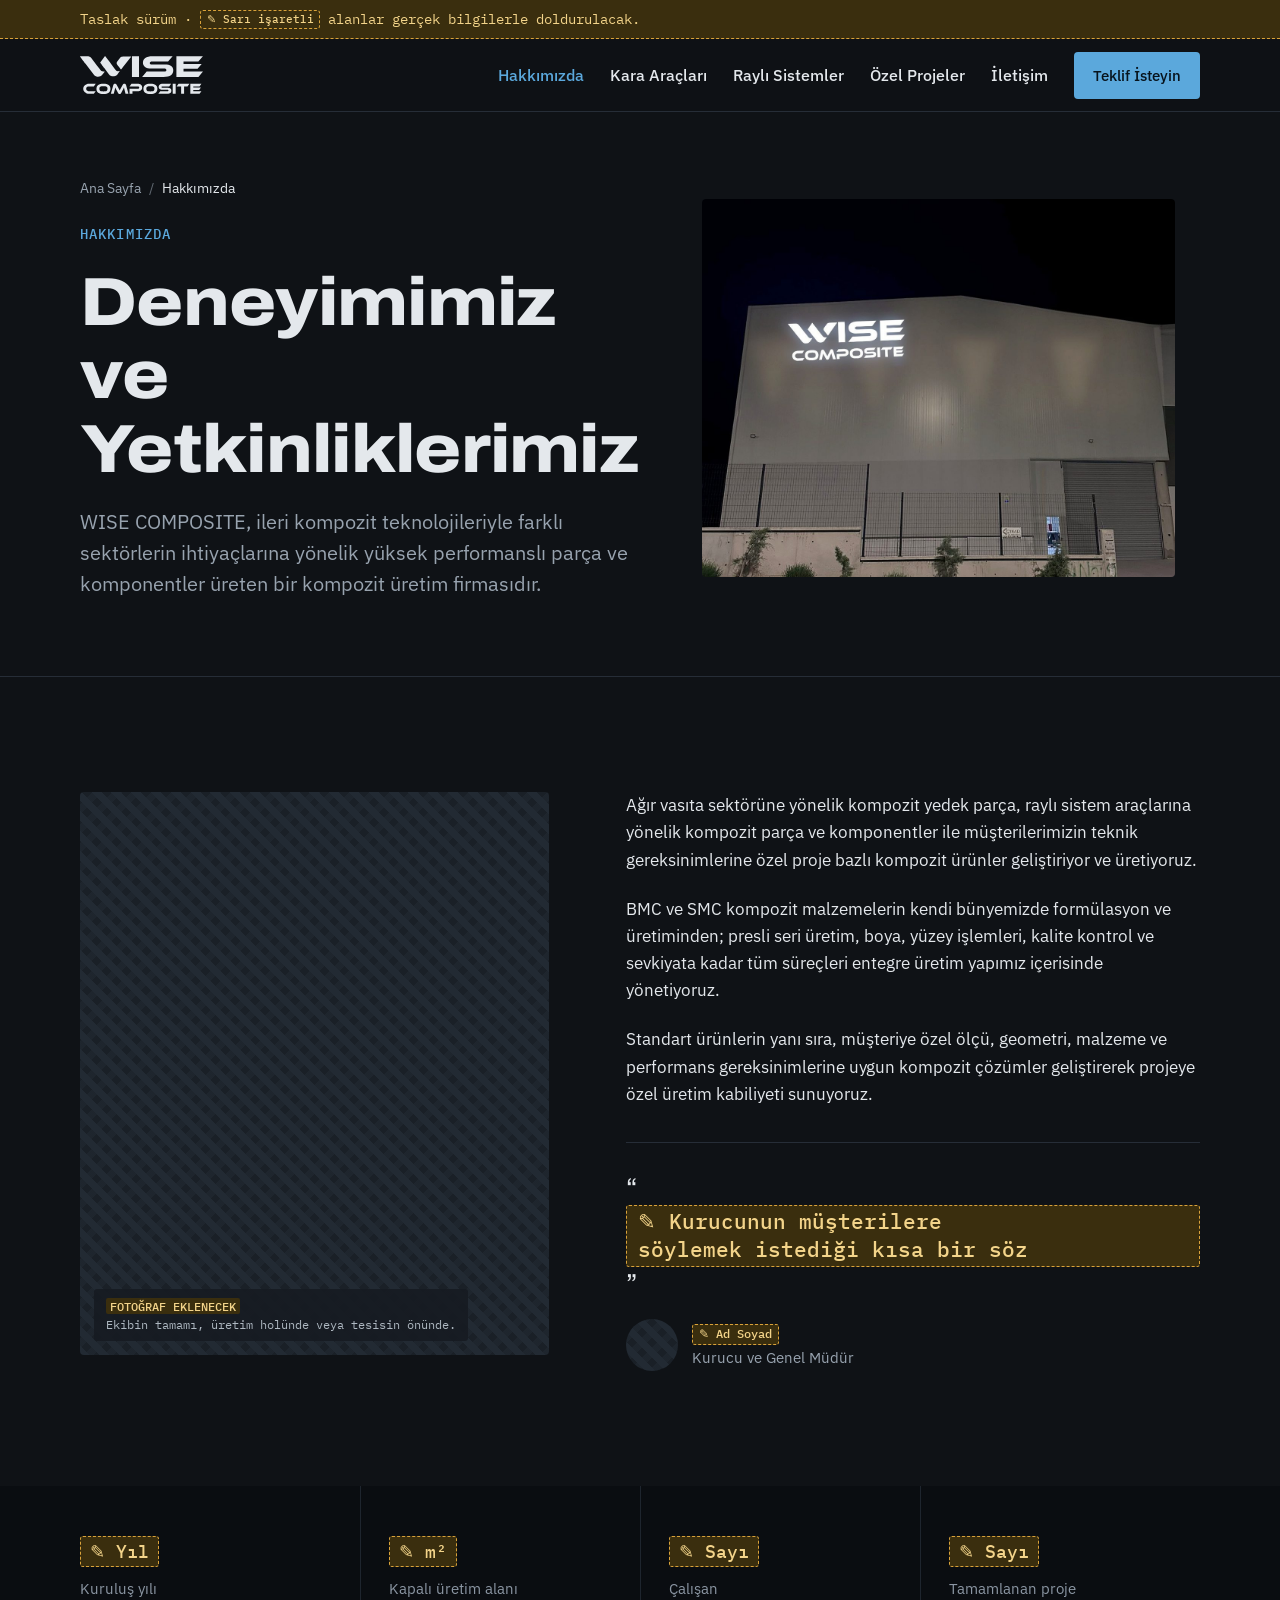
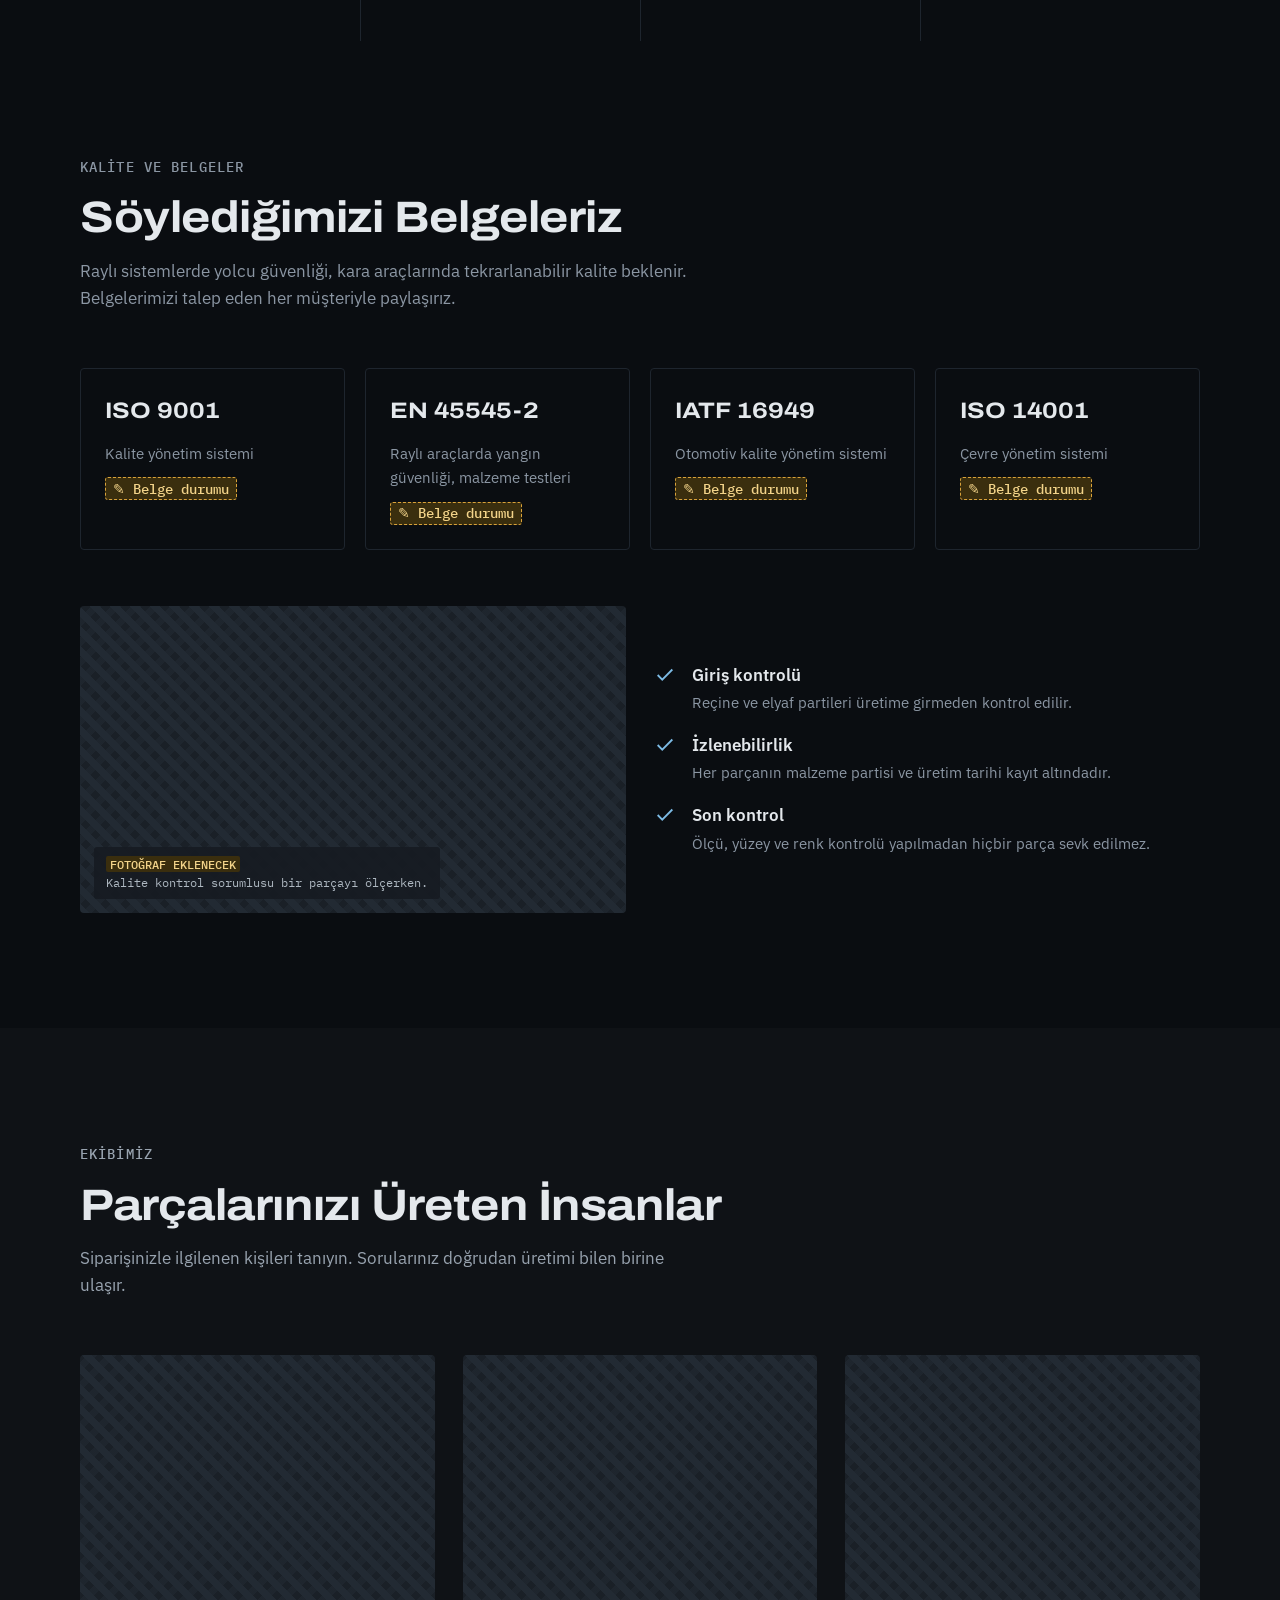
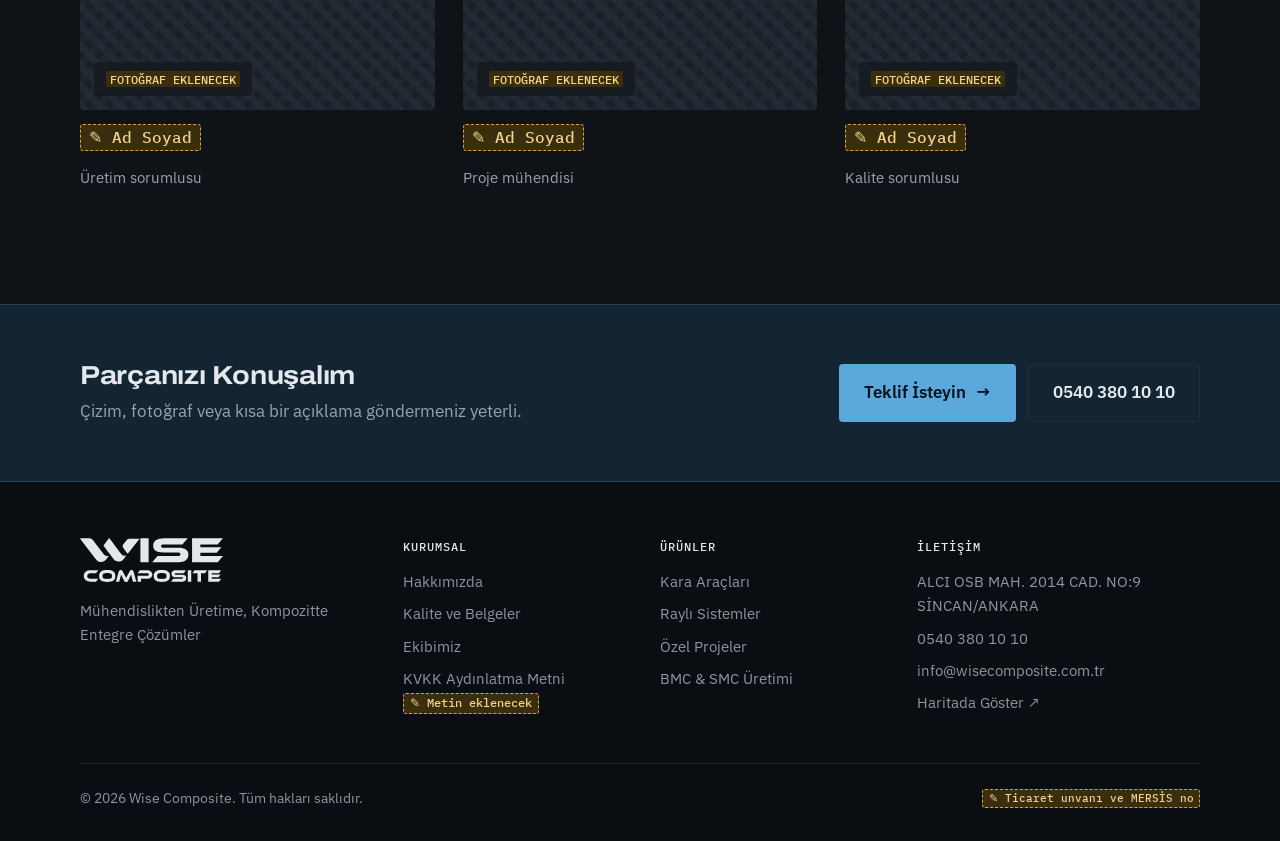
==== hakkimizda.html @ 91db1721 "Seperation of pages and addition of images" ====
<!doctype html>
<html lang="tr">
<head>
<meta charset="utf-8">
<meta name="viewport" content="width=device-width, initial-scale=1, viewport-fit=cover">
<title>Hakkımızda | Wise Composite</title>
<meta name="description" content="WISE COMPOSITE, ileri kompozit teknolojileriyle farklı sektörlerin ihtiyaçlarına yönelik yüksek performanslı parça ve komponentler üreten bir kompozit üretim firmasıdır.">
<meta name="theme-color" content="#0F1216">
<meta property="og:type" content="website">
<meta property="og:locale" content="tr_TR">
<meta property="og:site_name" content="Wise Composite">
<meta property="og:title" content="Hakkımızda | Wise Composite">
<meta property="og:description" content="WISE COMPOSITE, ileri kompozit teknolojileriyle farklı sektörlerin ihtiyaçlarına yönelik yüksek performanslı parça ve komponentler üreten bir kompozit üretim firmasıdır.">
<meta property="og:url" content="https://wisecomposite.duckdns.org/hakkimizda.html">
<meta property="og:image" content="https://wisecomposite.duckdns.org/assets/img/og-image.jpg">
<meta property="og:image:width" content="1200">
<meta property="og:image:height" content="630">
<meta name="twitter:card" content="summary_large_image">
<link rel="icon" href="assets/img/favicon.svg" type="image/svg+xml">
<link rel="preconnect" href="https://fonts.googleapis.com">
<link rel="preconnect" href="https://fonts.gstatic.com" crossorigin>
<link rel="stylesheet" href="https://fonts.googleapis.com/css2?family=Archivo:wdth,wght@62..125,400..800&family=IBM+Plex+Mono:wght@400;500&family=IBM+Plex+Sans:ital,wght@0,400;0,500;0,600;1,400&display=swap">
<link rel="stylesheet" href="assets/css/site.css">
</head>
<body>
<a class="skip-link" href="#icerik">İçeriğe geç</a>

<!-- TASLAK UYARISI: Site yayına alınmadan önce bu satırı silin. -->
<div class="draft-bar">
  <div class="wrap">Taslak sürüm · <span class="todo">Sarı işaretli</span> alanlar gerçek bilgilerle doldurulacak.</div>
</div>

<header class="site-header">
  <nav class="wrap nav" aria-label="Ana menü">
    <a class="brand" href="index.html" translate="no">
      <img src="assets/img/logo-white.svg" alt="Wise Composite ana sayfa" width="124" height="38">
    </a>
    <button class="nav-toggle" id="nav-toggle" aria-expanded="false" aria-controls="nav-links">Menü</button>
    <ul class="nav-links" id="nav-links">
      <li><a href="hakkimizda.html" aria-current="page">Hakkımızda</a></li>
      <li><a href="kara-araclari.html">Kara Araçları</a></li>
      <li><a href="rayli-sistemler.html">Raylı Sistemler</a></li>
      <li><a href="ozel-projeler.html">Özel Projeler</a></li>
      <li><a href="iletisim.html">İletişim</a></li>
      <li><a class="btn btn-primary" href="iletisim.html#teklif">Teklif İsteyin</a></li>
    </ul>
  </nav>
</header>

<main id="icerik">
  <section class="page-hero">
    <div class="wrap page-hero-grid">
      <div class="page-hero-copy">
        <nav aria-label="Konum">
          <ol class="breadcrumb">
            <li><a href="index.html">Ana Sayfa</a></li>
            <li><span aria-current="page">Hakkımızda</span></li>
          </ol>
        </nav>
        <p class="eyebrow">Hakkımızda</p>
        <h1>Deneyimimiz ve Yetkinliklerimiz</h1>
        <p class="lead"><span translate="no">WISE COMPOSITE</span>, ileri kompozit teknolojileriyle farklı sektörlerin ihtiyaçlarına yönelik yüksek performanslı parça ve komponentler üreten bir kompozit üretim firmasıdır.</p>
      </div>
      <div class="media"><img src="assets/img/fabrika.jpg" alt="Wise Composite üretim tesisi, gece ışıklı tabelasıyla" width="1246" height="1600" fetchpriority="high" style="object-position: 50% 72%"></div>
    </div>
  </section>

  <section class="section">
    <div class="wrap about-grid">
      <div class="photo about-photo" role="img" aria-label="Fotoğraf alanı: ekip">
        <p class="photo-cap"><b>FOTOĞRAF EKLENECEK</b><br>Ekibin tamamı, üretim holünde veya tesisin önünde.</p>
      </div>
      <div class="about-copy">
        <p>Ağır vasıta sektörüne yönelik kompozit yedek parça, raylı sistem araçlarına yönelik kompozit parça ve komponentler ile müşterilerimizin teknik gereksinimlerine özel proje bazlı kompozit ürünler geliştiriyor ve üretiyoruz.</p>
        <p>BMC ve SMC kompozit malzemelerin kendi bünyemizde formülasyon ve üretiminden; presli seri üretim, boya, yüzey işlemleri, kalite kontrol ve sevkiyata kadar tüm süreçleri entegre üretim yapımız içerisinde yönetiyoruz.</p>
        <p>Standart ürünlerin yanı sıra, müşteriye özel ölçü, geometri, malzeme ve performans gereksinimlerine uygun kompozit çözümler geliştirerek projeye özel üretim kabiliyeti sunuyoruz.</p>

        <figure class="quote">
          <blockquote>“<span class="todo">Kurucunun müşterilere söylemek istediği kısa bir söz</span>”</blockquote>
          <figcaption>
            <div class="photo avatar" role="img" aria-label="Kurucu fotoğrafı alanı"></div>
            <div><strong><span class="todo">Ad Soyad</span></strong>Kurucu ve Genel Müdür</div>
          </figcaption>
        </figure>
      </div>
    </div>
  </section>

  <section class="figures" aria-label="Rakamlarla Wise Composite">
    <div class="wrap figures-grid">
      <div class="figure">
        <div class="figure-num"><span class="todo">Yıl</span></div>
        <div class="figure-label">Kuruluş yılı</div>
      </div>
      <div class="figure">
        <div class="figure-num"><span class="todo">m²</span></div>
        <div class="figure-label">Kapalı üretim alanı</div>
      </div>
      <div class="figure">
        <div class="figure-num"><span class="todo">Sayı</span></div>
        <div class="figure-label">Çalışan</div>
      </div>
      <div class="figure">
        <div class="figure-num"><span class="todo">Sayı</span></div>
        <div class="figure-label">Tamamlanan proje</div>
      </div>
    </div>
  </section>

  <section class="section quality" id="kalite">
    <div class="wrap">
      <div class="section-head">
        <p class="eyebrow">Kalite ve belgeler</p>
        <h2>Söylediğimizi Belgeleriz</h2>
        <p>Raylı sistemlerde yolcu güvenliği, kara araçlarında tekrarlanabilir kalite beklenir. Belgelerimizi talep eden her müşteriyle paylaşırız.</p>
      </div>

      <!-- Sahip olunmayan belgeleri silin, olanların numarasını girin. -->
      <div class="cert-grid">
        <div class="cert">
          <div class="cert-code">ISO&nbsp;9001</div>
          <p>Kalite yönetim sistemi</p>
          <span class="todo">Belge durumu</span>
        </div>
        <div class="cert">
          <div class="cert-code">EN&nbsp;45545&#8209;2</div>
          <p>Raylı araçlarda yangın güvenliği, malzeme testleri</p>
          <span class="todo">Belge durumu</span>
        </div>
        <div class="cert">
          <div class="cert-code">IATF&nbsp;16949</div>
          <p>Otomotiv kalite yönetim sistemi</p>
          <span class="todo">Belge durumu</span>
        </div>
        <div class="cert">
          <div class="cert-code">ISO&nbsp;14001</div>
          <p>Çevre yönetim sistemi</p>
          <span class="todo">Belge durumu</span>
        </div>
      </div>

      <div class="quality-row">
        <div class="photo" role="img" aria-label="Fotoğraf alanı: kalite kontrol">
          <p class="photo-cap"><b>FOTOĞRAF EKLENECEK</b><br>Kalite kontrol sorumlusu bir parçayı ölçerken.</p>
        </div>
        <ul class="checks">
          <li><svg viewBox="0 0 24 24" fill="none" stroke="currentColor" stroke-width="2" aria-hidden="true"><path d="M20 6L9 17l-5-5"/></svg><div><strong>Giriş kontrolü</strong><span>Reçine ve elyaf partileri üretime girmeden kontrol edilir.</span></div></li>
          <li><svg viewBox="0 0 24 24" fill="none" stroke="currentColor" stroke-width="2" aria-hidden="true"><path d="M20 6L9 17l-5-5"/></svg><div><strong>İzlenebilirlik</strong><span>Her parçanın malzeme partisi ve üretim tarihi kayıt altındadır.</span></div></li>
          <li><svg viewBox="0 0 24 24" fill="none" stroke="currentColor" stroke-width="2" aria-hidden="true"><path d="M20 6L9 17l-5-5"/></svg><div><strong>Son kontrol</strong><span>Ölçü, yüzey ve renk kontrolü yapılmadan hiçbir parça sevk edilmez.</span></div></li>
        </ul>
      </div>
    </div>
  </section>

  <section class="section" id="ekip">
    <div class="wrap">
      <div class="section-head">
        <p class="eyebrow">Ekibimiz</p>
        <h2>Parçalarınızı Üreten İnsanlar</h2>
        <p>Siparişinizle ilgilenen kişileri tanıyın. Sorularınız doğrudan üretimi bilen birine ulaşır.</p>
      </div>
      <div class="team-grid">
        <div class="member">
          <div class="photo" role="img" aria-label="Fotoğraf alanı: üretim sorumlusu">
            <p class="photo-cap"><b>FOTOĞRAF EKLENECEK</b></p>
          </div>
          <h3><span class="todo">Ad Soyad</span></h3>
          <p class="member-role">Üretim sorumlusu</p>
        </div>
        <div class="member">
          <div class="photo" role="img" aria-label="Fotoğraf alanı: proje mühendisi">
            <p class="photo-cap"><b>FOTOĞRAF EKLENECEK</b></p>
          </div>
          <h3><span class="todo">Ad Soyad</span></h3>
          <p class="member-role">Proje mühendisi</p>
        </div>
        <div class="member">
          <div class="photo" role="img" aria-label="Fotoğraf alanı: kalite sorumlusu">
            <p class="photo-cap"><b>FOTOĞRAF EKLENECEK</b></p>
          </div>
          <h3><span class="todo">Ad Soyad</span></h3>
          <p class="member-role">Kalite sorumlusu</p>
        </div>
      </div>
    </div>
  </section>

  <section class="cta-band" aria-label="Teklif">
    <div class="wrap cta-inner">
      <div>
        <h2>Parçanızı Konuşalım</h2>
        <p>Çizim, fotoğraf veya kısa bir açıklama göndermeniz yeterli.</p>
      </div>
      <div class="cta-actions">
        <a class="btn btn-primary" href="iletisim.html#teklif">Teklif İsteyin <span class="arrow" aria-hidden="true">→</span></a>
        <a class="btn btn-ghost" href="tel:+905403801010">0540 380 10 10</a>
      </div>
    </div>
  </section>

</main>

<footer class="site-footer">
  <div class="wrap">
    <div class="footer-grid">
      <div class="footer-about">
        <a href="index.html" translate="no"><img src="assets/img/logo-white.svg" alt="Wise Composite ana sayfa" width="143" height="44"></a>
        <p>Mühendislikten Üretime, Kompozitte Entegre Çözümler</p>
      </div>
      <div>
        <h2>Kurumsal</h2>
        <ul>
          <li><a href="hakkimizda.html">Hakkımızda</a></li>
          <li><a href="hakkimizda.html#kalite">Kalite ve Belgeler</a></li>
          <li><a href="hakkimizda.html#ekip">Ekibimiz</a></li>
          <li><a href="#kvkk" id="kvkk">KVKK Aydınlatma Metni</a> <span class="todo">Metin eklenecek</span></li>
        </ul>
      </div>
      <div>
        <h2>Ürünler</h2>
        <ul>
          <li><a href="kara-araclari.html">Kara Araçları</a></li>
          <li><a href="rayli-sistemler.html">Raylı Sistemler</a></li>
          <li><a href="ozel-projeler.html">Özel Projeler</a></li>
          <li><a href="index.html#faaliyet">BMC &amp; SMC Üretimi</a></li>
        </ul>
      </div>
      <div class="footer-contact">
        <h2>İletişim</h2>
        <address>
          <span>ALCI OSB MAH. 2014 CAD. NO:9<br>SİNCAN/ANKARA</span>
          <a href="tel:+905403801010">0540 380 10 10</a>
          <a href="mailto:info@wisecomposite.com.tr">info@wisecomposite.com.tr</a>
          <a href="https://www.google.com/maps/search/?api=1&query=ALCI%20OSB%20MAH.%202014%20CAD.%20NO%3A9%20S%C4%B0NCAN/ANKARA" target="_blank" rel="noopener">Haritada Göster ↗</a>
        </address>
      </div>
    </div>
    <div class="footer-bottom">
      <span>© <span id="year">2026</span> <span translate="no">Wise Composite</span>. Tüm hakları saklıdır.</span>
      <span><span class="todo">Ticaret unvanı ve MERSİS no</span></span>
    </div>
  </div>
</footer>

<script src="assets/js/site.js"></script>
</body>
</html>
---- assets/css/site.css ----
/* ============================================================
   WISE COMPOSITE · ortak stil dosyası (tüm sayfalar)
   Sarı "DOLDURULACAK" işaretleri (.todo) yalnızca taslak içindir.
   Gerçek bilgiler girildikçe bu işaretler kaldırılacak.
   ============================================================ */
:root {
  color-scheme: dark;
  /* Koyu, göz yormayan palet: grafit zemin, katmanlı paneller, yumuşak metin */
  --bg: #0F1216;
  --surface: #161B22;
  --ink: #E4E8EC;
  --muted: #98A3AF;
  --line: #262D37;
  --accent: #5BA8DC;
  --accent-hover: #7DBBE5;
  --accent-ink: #07131C;
  --accent-soft: #132433;
  --deep: #0A0D11;
  --deep-ink: #E4E8EC;
  --deep-muted: #8B96A3;
  --deep-line: #1E252E;
  --weave-a: #1A2027;
  --weave-b: #222A33;
  --weave-ink: #AEB8C1;
  --todo-bg: #3A2E0E;
  --todo-line: #D9A23A;
  --todo-ink: #F3D48A;

  --f-display: "Archivo", "Arial Narrow", "Helvetica Neue", Arial, sans-serif;
  --f-body: "IBM Plex Sans", "Segoe UI", Roboto, "Helvetica Neue", Arial, sans-serif;
  --f-mono: "IBM Plex Mono", ui-monospace, "SFMono-Regular", Menlo, Consolas, monospace;

  --step--1: 0.875rem;
  --step-0: 1.0625rem;
  --step-1: 1.25rem;
  --step-2: 1.625rem;
  --step-3: clamp(1.9rem, 1.4rem + 2vw, 2.75rem);
  --step-4: clamp(2.1rem, 1.4rem + 3.8vw, 4.25rem);

  --gutter: clamp(16px, 4vw, 40px);
  --radius: 4px;
}

/* ---------- Temel ---------- */
*, *::before, *::after { box-sizing: border-box; }
html { scroll-behavior: smooth; scroll-padding-top: 88px; touch-action: manipulation; -webkit-tap-highlight-color: transparent; }
@media (prefers-reduced-motion: reduce) {
  html { scroll-behavior: auto; }
  *, *::before, *::after { transition: none !important; }
}
body {
  margin: 0;
  background: var(--bg);
  color: var(--ink);
  font-family: var(--f-body);
  font-size: var(--step-0);
  line-height: 1.6;
  -webkit-font-smoothing: antialiased;
}
img { max-width: 100%; display: block; }
a { color: var(--accent); }
:focus-visible { outline: 3px solid var(--accent); outline-offset: 3px; }
h1, h2, h3 {
  font-family: var(--f-display);
  font-stretch: 112%;
  font-weight: 700;
  line-height: 1.08;
  letter-spacing: -0.01em;
  margin: 0;
  text-wrap: balance;
  overflow-wrap: break-word;
}
h1 { font-size: var(--step-4); font-weight: 800; }
h2 { font-size: var(--step-3); }
h3 { font-size: var(--step-1); line-height: 1.25; }
p { margin: 0; }
.wrap { max-width: 1200px; margin-inline: auto; padding-inline: var(--gutter); }
.eyebrow {
  font-family: var(--f-mono);
  font-size: var(--step--1);
  font-weight: 500;
  letter-spacing: 0.08em;
  text-transform: uppercase;
  color: var(--accent);
}
.lead { font-size: var(--step-1); color: var(--muted); max-width: 60ch; line-height: 1.55; }
.section { padding-block: clamp(64px, 9vw, 120px); }
.section-head { display: grid; gap: 16px; max-width: 720px; margin-bottom: clamp(36px, 5vw, 56px); }
.section-head p { color: var(--muted); max-width: 62ch; }
.section-head-row { display: flex; flex-wrap: wrap; align-items: end; justify-content: space-between; gap: 16px 32px; margin-bottom: clamp(36px, 5vw, 56px); }
.section-head-row .section-head { margin-bottom: 0; }
.prose { display: grid; gap: 20px; }
.prose p { max-width: 64ch; }
.skip-link {
  position: absolute; left: 16px; top: -100px; z-index: 50;
  background: var(--accent); color: var(--accent-ink); font-weight: 600;
  padding: 10px 16px; border-radius: var(--radius); text-decoration: none;
}
.skip-link:focus { top: 12px; }

/* ---------- DOLDURULACAK işareti ---------- */
.todo {
  display: inline-block;
  font-family: var(--f-mono);
  font-size: 0.8em;
  font-weight: 500;
  letter-spacing: 0;
  line-height: 1.35;
  padding: 0.1em 0.5em;
  background: var(--todo-bg);
  color: var(--todo-ink);
  border: 1px dashed var(--todo-line);
  border-radius: 3px;
  vertical-align: 0.08em;
  text-transform: none;
  font-stretch: 100%;
}
.todo::before { content: "✎ "; }
.draft-bar {
  background: var(--todo-bg);
  color: var(--todo-ink);
  border-bottom: 1px dashed var(--todo-line);
  font-family: var(--f-mono);
  font-size: var(--step--1);
  padding-block: 8px;
}

/* ---------- Butonlar ---------- */
.btn {
  display: inline-flex; align-items: center; gap: 10px;
  font-family: var(--f-body); font-weight: 600; font-size: var(--step-0);
  padding: 14px 24px; border-radius: var(--radius);
  text-decoration: none; border: 1.5px solid transparent;
  cursor: pointer; transition: background .15s, color .15s, border-color .15s;
}
.btn-primary { background: var(--accent); color: var(--accent-ink); }
.btn-primary:hover { background: var(--accent-hover); }
.btn-ghost { border-color: var(--line); color: var(--ink); background: transparent; }
.btn-ghost:hover { border-color: var(--ink); }
.btn .arrow { transition: transform .15s; }
.btn:hover .arrow { transform: translateX(3px); }
.text-link { color: var(--accent); font-weight: 600; text-decoration: none; display: inline-flex; gap: 8px; align-items: center; }
.text-link:hover { color: var(--accent-hover); text-decoration: underline; text-underline-offset: 4px; }

/* ---------- Üst menü ---------- */
.site-header {
  position: sticky; top: env(safe-area-inset-top, 0px); z-index: 20;
  background: color-mix(in srgb, var(--bg) 92%, transparent);
  backdrop-filter: saturate(1.4) blur(10px);
  -webkit-backdrop-filter: saturate(1.4) blur(10px);
  border-bottom: 1px solid var(--line);
}
.nav { display: flex; align-items: center; justify-content: space-between; gap: 24px; min-height: 72px; }
.brand { display: inline-flex; align-items: center; text-decoration: none; flex: none; }
.brand img { height: 38px; width: auto; }
.nav-links { display: flex; align-items: center; gap: 26px; list-style: none; margin: 0; padding: 0; }
.nav-links a { color: var(--ink); text-decoration: none; font-weight: 500; font-size: 0.97rem; }
.nav-links a:hover { color: var(--accent); }
.nav-links a[aria-current="page"] { color: var(--accent); }
.nav-links .btn { padding: 10px 18px; font-size: 0.95rem; color: var(--accent-ink); }
.nav-toggle {
  display: none; background: none; border: 1.5px solid var(--line); border-radius: var(--radius);
  color: var(--ink); font: 600 0.95rem var(--f-body); padding: 8px 14px; cursor: pointer;
  transition: border-color .15s;
}
.nav-toggle:hover { border-color: var(--ink); }
@media (max-width: 1080px) {
  .nav-toggle { display: inline-block; }
  .nav-links {
    display: none; position: absolute; left: 0; right: 0; top: 100%;
    flex-direction: column; align-items: stretch; gap: 0;
    background: var(--bg); border-bottom: 1px solid var(--line);
    padding: 8px var(--gutter) 20px;
  }
  .nav-links.open { display: flex; }
  .nav-links li a:not(.btn) { display: block; padding: 14px 0; border-bottom: 1px solid var(--line); }
  .nav-links .btn { margin-top: 16px; justify-content: center; }
}

/* ---------- Görseller ---------- */
/* Fotoğrafı henüz olmayan alanlar: kompozit dokuma deseni */
.photo {
  position: relative;
  background-color: var(--weave-a);
  background-image:
    repeating-linear-gradient(45deg, var(--weave-b) 0 7px, transparent 7px 14px),
    repeating-linear-gradient(-45deg, color-mix(in srgb, var(--weave-b) 55%, transparent) 0 7px, transparent 7px 14px);
  border-radius: var(--radius);
  overflow: hidden;
  display: flex; align-items: flex-end;
  max-width: 100%;
}
.photo-cap {
  margin: 14px; padding: 8px 12px;
  background: color-mix(in srgb, var(--surface) 88%, transparent);
  color: var(--weave-ink);
  font-family: var(--f-mono); font-size: 0.78rem; line-height: 1.45;
  border-radius: 3px; max-width: calc(100% - 28px);
}
.photo-cap b { color: var(--todo-ink); background: var(--todo-bg); font-weight: 500; padding: 0 4px; border-radius: 2px; }
/* Gerçek fotoğraflar */
.media { position: relative; overflow: hidden; border-radius: var(--radius); background: var(--surface); max-width: 100%; }
.media img { width: 100%; height: 100%; object-fit: cover; }
.media.on-white { background: #FFFFFF; }
.media.on-white img { object-fit: contain; }

/* ---------- Giriş (hero) ---------- */
.hero { padding-block: clamp(40px, 6vw, 88px) clamp(56px, 7vw, 96px); }
.hero-grid { display: grid; grid-template-columns: 1.08fr 0.92fr; gap: clamp(32px, 5vw, 72px); align-items: center; }
.hero-copy { display: grid; gap: 24px; }
.hero h1 em { font-style: normal; color: var(--accent); }
.hero-actions { display: flex; flex-wrap: wrap; gap: 12px; margin-top: 8px; }
.hero-sectors { list-style: none; margin: 16px 0 0; padding: 0; display: grid; grid-template-columns: repeat(3, 1fr); border-top: 1px solid var(--line); }
.hero-sectors li + li { border-left: 1px solid var(--line); }
.hero-sectors a { display: grid; gap: 6px; padding: 20px 16px 4px; height: 100%; text-decoration: none; color: var(--ink); }
.hero-sectors li:first-child a { padding-left: 0; }
.hs-name { font-family: var(--f-display); font-stretch: 118%; font-weight: 700; font-size: 0.95rem; letter-spacing: 0.06em; transition: color .15s; }
.hs-sub { color: var(--muted); font-size: 0.9rem; line-height: 1.4; }
.hero-sectors a:hover .hs-name { color: var(--accent); }
@media (max-width: 560px) {
  .hero-sectors { grid-template-columns: 1fr; }
  .hero-sectors li + li { border-left: 0; border-top: 1px solid var(--line); }
  .hero-sectors a, .hero-sectors li:first-child a { padding: 14px 0; }
}
.hero-visual { position: relative; }
.hero-visual .media { aspect-ratio: 4 / 5; }
.hero-visual .media img { object-position: 50% 78%; }
.hero-badge {
  position: absolute; left: 16px; bottom: 16px; right: 16px;
  display: flex; flex-wrap: wrap; gap: 4px 12px; align-items: baseline;
  padding: 12px 16px; border-radius: var(--radius);
  background: color-mix(in srgb, var(--deep) 82%, transparent);
  backdrop-filter: blur(6px); -webkit-backdrop-filter: blur(6px);
  font-size: 0.9rem; color: var(--muted);
}
.hero-badge strong { color: var(--ink); font-weight: 600; }
@media (max-width: 860px) {
  .hero-grid { grid-template-columns: 1fr; }
  .hero-visual .media { aspect-ratio: 4 / 3; }
}

/* ---------- İç sayfa başlığı ---------- */
.page-hero { padding-block: clamp(32px, 5vw, 64px) clamp(48px, 6vw, 80px); border-bottom: 1px solid var(--line); }
.page-hero-grid { display: grid; grid-template-columns: 1.05fr 0.95fr; gap: clamp(32px, 5vw, 72px); align-items: center; }
.page-hero-copy { display: grid; gap: 20px; }
.page-hero .media { aspect-ratio: 5 / 4; }
.breadcrumb { display: flex; flex-wrap: wrap; gap: 8px; list-style: none; margin: 0 0 4px; padding: 0; font-size: 0.9rem; color: var(--muted); }
.breadcrumb li + li::before { content: "/"; margin-right: 8px; color: var(--muted); opacity: 0.6; }
.breadcrumb a { color: var(--muted); text-decoration: none; }
.breadcrumb a:hover { color: var(--ink); }
.breadcrumb [aria-current="page"] { color: var(--ink); }
@media (max-width: 860px) { .page-hero-grid { grid-template-columns: 1fr; } }

/* ---------- Rakamlar ---------- */
.figures { background: var(--deep); color: var(--deep-ink); }
.figures-grid { display: grid; grid-template-columns: repeat(4, 1fr); }
.figure { padding: 40px 28px; border-left: 1px solid var(--deep-line); display: grid; gap: 6px; }
.figure:first-child { border-left: 0; padding-left: 0; }
.figure-num { font-family: var(--f-display); font-stretch: 118%; font-weight: 700; font-size: var(--step-3); line-height: 1; font-variant-numeric: tabular-nums; }
.figure-num .todo { font-size: 0.42em; vertical-align: middle; }
.figure-label { color: var(--deep-muted); font-size: 0.95rem; }
@media (max-width: 860px) {
  .figures-grid { grid-template-columns: repeat(2, 1fr); }
  .figure { padding: 28px 20px; }
  .figure:nth-child(odd) { border-left: 0; padding-left: 0; }
  .figure:nth-child(n+3) { border-top: 1px solid var(--deep-line); }
}

/* ---------- Hakkımızda ---------- */
.about-grid { display: grid; grid-template-columns: 0.9fr 1.1fr; gap: clamp(32px, 6vw, 88px); align-items: start; }
.about-photo { aspect-ratio: 5 / 6; }
.about-copy { display: grid; gap: 22px; }
.about-copy p { max-width: 62ch; }
.about-summary { display: grid; grid-template-columns: 0.8fr 1.2fr; gap: clamp(24px, 6vw, 88px); align-items: start; }
.about-summary .prose { gap: 24px; }
.quote {
  margin: 12px 0 0; padding: 28px 0 0; border-top: 1px solid var(--line);
  display: grid; gap: 18px;
}
.quote blockquote {
  margin: 0; font-family: var(--f-display); font-stretch: 100%; font-weight: 500;
  font-size: var(--step-2); line-height: 1.3; letter-spacing: -0.005em; text-wrap: balance;
}
.quote figcaption { display: flex; align-items: center; gap: 14px; color: var(--muted); font-size: 0.95rem; }
.avatar { width: 52px; height: 52px; border-radius: 50%; flex: none; }
.quote figcaption strong { color: var(--ink); display: block; font-weight: 600; }
@media (max-width: 860px) {
  .about-grid, .about-summary { grid-template-columns: 1fr; }
  .about-photo { aspect-ratio: 4 / 3; }
}

/* ---------- Sektör kartları ---------- */
.sectors { background: var(--surface); border-block: 1px solid var(--line); }
.sector-grid { display: grid; grid-template-columns: repeat(3, 1fr); gap: 28px; }
.sector { position: relative; display: grid; grid-template-rows: auto 1fr; gap: 18px; }
.sector .media { aspect-ratio: 5 / 4; }
.sector .media img { transition: transform .4s ease; }
.sector:hover .media img { transform: scale(1.03); }
.sector-head { display: grid; gap: 8px; align-content: start; }
.sector-head p { color: var(--muted); font-size: 0.98rem; }
.sector-head .sector-sub { color: var(--ink); font-weight: 600; font-size: 1rem; }
.sector-head h3 a { color: var(--ink); text-decoration: none; }
/* Kartın tamamı tıklanabilir: başlıktaki bağlantı kartı kaplar */
.sector-head h3 a::after { content: ""; position: absolute; inset: 0; z-index: 1; }
.sector:hover h3 a { color: var(--accent); }
.sector-head .text-link { margin-top: 6px; }
.sector:has(h3 a:focus-visible) { outline: 3px solid var(--accent); outline-offset: 6px; border-radius: var(--radius); }
.sector-head h3 a:focus-visible { outline: none; }
@media (max-width: 960px) { .sector-grid { grid-template-columns: 1fr 1fr; } }
@media (max-width: 640px) { .sector-grid { grid-template-columns: 1fr; } }

/* ---------- Faaliyet alanları ---------- */
.process-list { list-style: none; margin: 0; padding: 0; display: grid; grid-template-columns: repeat(2, 1fr); gap: 0; border-top: 1px solid var(--line); }
.process-list li { padding: 28px 28px 32px 0; border-bottom: 1px solid var(--line); display: grid; gap: 10px; align-content: start; }
.process-list li:nth-child(2n) { padding-left: 28px; border-left: 1px solid var(--line); }
.step-no { font-family: var(--f-mono); font-size: 0.85rem; color: var(--accent); font-weight: 500; }
.process-list p { color: var(--muted); font-size: 0.98rem; }
.process-list.three { grid-template-columns: repeat(3, 1fr); }
.process-list.three li { padding-left: 28px; border-left: 1px solid var(--line); }
.process-list.three li:first-child { padding-left: 0; border-left: 0; }
.flow-line {
  margin-top: 40px; padding: 18px 24px; border-radius: var(--radius);
  background: var(--accent-soft); color: var(--ink);
  font-family: var(--f-display); font-stretch: 112%; font-weight: 600;
  font-size: var(--step-1); line-height: 1.4; text-align: center; text-wrap: balance;
}
@media (max-width: 860px) {
  .process-list { grid-template-columns: 1fr; }
  .process-list, .process-list.three { grid-template-columns: 1fr; }
  .process-list li, .process-list li:nth-child(2n), .process-list.three li { padding: 24px 0; border-left: 0; }
}

/* ---------- Kalite ---------- */
.quality { background: var(--deep); color: var(--deep-ink); }
.quality .eyebrow { color: var(--accent-hover); }
.quality .section-head p { color: var(--deep-muted); }
.cert-grid { display: grid; grid-template-columns: repeat(4, 1fr); gap: 20px; }
.cert {
  border: 1px solid var(--deep-line); border-radius: var(--radius); padding: 24px;
  display: grid; gap: 12px; align-content: start;
}
.cert-code { font-family: var(--f-display); font-stretch: 115%; font-weight: 700; font-size: 1.4rem; }
.cert p { color: var(--deep-muted); font-size: 0.95rem; }
.cert .todo { justify-self: start; }
.quality-row { display: grid; grid-template-columns: 1fr 1fr; gap: 28px; margin-top: 56px; }
.quality-row .photo { aspect-ratio: 16 / 9; }
.checks { list-style: none; margin: 0; padding: 0; display: grid; gap: 16px; align-content: center; }
.checks li { display: grid; grid-template-columns: 24px 1fr; gap: 14px; }
.checks svg { width: 22px; height: 22px; color: var(--accent-hover); margin-top: 2px; }
.checks strong { display: block; font-weight: 600; }
.checks span { color: var(--deep-muted); font-size: 0.95rem; }
@media (max-width: 960px) { .cert-grid { grid-template-columns: 1fr 1fr; } }
@media (max-width: 760px) { .quality-row { grid-template-columns: 1fr; } }
@media (max-width: 520px) { .cert-grid { grid-template-columns: 1fr; } }

/* ---------- Ekip ---------- */
.team-grid { display: grid; grid-template-columns: repeat(3, 1fr); gap: 28px; }
.member { display: grid; gap: 14px; }
.member .photo { aspect-ratio: 1 / 1; }
.member-role { color: var(--muted); font-size: 0.95rem; }
@media (max-width: 860px) { .team-grid { grid-template-columns: 1fr 1fr; } }
@media (max-width: 540px) { .team-grid { grid-template-columns: 1fr; } }

/* ---------- Referanslar ---------- */
.refs { background: var(--surface); border-block: 1px solid var(--line); }
.logo-grid { display: grid; grid-template-columns: repeat(6, 1fr); border-top: 1px solid var(--line); border-left: 1px solid var(--line); }
.logo-slot {
  aspect-ratio: 3 / 2; display: grid; place-items: center; text-align: center; padding: 12px;
  border-right: 1px solid var(--line); border-bottom: 1px solid var(--line);
  font-family: var(--f-mono); font-size: 0.78rem; color: var(--muted);
}
@media (max-width: 860px) { .logo-grid { grid-template-columns: repeat(3, 1fr); } }
@media (max-width: 480px) { .logo-grid { grid-template-columns: repeat(2, 1fr); } }

/* ---------- Teklif çağrısı bandı ---------- */
.cta-band { background: var(--accent-soft); border-block: 1px solid color-mix(in srgb, var(--accent) 25%, transparent); }
.cta-inner { display: flex; flex-wrap: wrap; align-items: center; justify-content: space-between; gap: 24px 40px; padding-block: clamp(36px, 5vw, 56px); }
.cta-inner h2 { font-size: var(--step-2); }
.cta-inner p { color: var(--muted); margin-top: 8px; max-width: 56ch; }
.cta-actions { display: flex; flex-wrap: wrap; gap: 12px; align-items: center; }

/* ---------- Ürün kataloğu ---------- */
.catalog-tools { display: flex; flex-wrap: wrap; gap: 12px 20px; align-items: center; justify-content: space-between; margin-bottom: 28px; }
.seg { display: inline-flex; flex-wrap: wrap; gap: 6px; }
.seg button {
  font: 500 0.95rem var(--f-body); color: var(--ink); background: transparent;
  border: 1.5px solid var(--line); border-radius: 999px; padding: 8px 16px; cursor: pointer;
  transition: border-color .15s, background .15s, color .15s;
}
.seg button:hover { border-color: var(--ink); }
.seg button[aria-pressed="true"] { background: var(--accent); border-color: var(--accent); color: var(--accent-ink); }
.search { position: relative; flex: 1 1 260px; max-width: 380px; }
.search input {
  width: 100%; font: inherit; font-size: 1rem; color: var(--ink); background: var(--surface);
  border: 1px solid var(--line); border-radius: var(--radius); padding: 11px 14px 11px 40px;
}
.search input:focus { outline: 2px solid var(--accent); outline-offset: 0; border-color: var(--accent); }
.search svg { position: absolute; left: 13px; top: 50%; width: 18px; height: 18px; transform: translateY(-50%); color: var(--muted); pointer-events: none; }
.catalog-count { font-size: 0.9rem; color: var(--muted); margin-bottom: 16px; font-variant-numeric: tabular-nums; }
.product-grid { list-style: none; margin: 0; padding: 0; display: grid; grid-template-columns: repeat(auto-fill, minmax(250px, 1fr)); gap: 20px; }
.product {
  display: grid; grid-template-rows: auto 1fr; background: var(--surface);
  border: 1px solid var(--line); border-radius: var(--radius); overflow: hidden;
  transition: border-color .15s;
}
.product:hover { border-color: color-mix(in srgb, var(--accent) 45%, var(--line)); }
.product-img { aspect-ratio: 4 / 3; border-radius: 0; background: #FFFFFF; }
.product-img img { width: 100%; height: 100%; object-fit: contain; padding: 12px; }
.product-img.photo { background-color: var(--weave-a); }
.product-body { display: grid; gap: 10px; padding: 16px 18px 18px; align-content: start; }
.product-tags { display: flex; flex-wrap: wrap; gap: 6px; }
.tag {
  font-family: var(--f-mono); font-size: 0.72rem; font-weight: 500; letter-spacing: 0.06em; text-transform: uppercase;
  padding: 3px 8px; border-radius: 3px; background: var(--accent-soft); color: var(--accent-hover);
}
.product h3 { font-size: 1.08rem; line-height: 1.3; }
.product dl { display: grid; grid-template-columns: auto 1fr; gap: 4px 12px; margin: 0; font-size: 0.88rem; }
.product dt { color: var(--muted); }
.product dd { margin: 0; font-family: var(--f-mono); font-size: 0.85rem; overflow-wrap: anywhere; }
.product .text-link { font-size: 0.92rem; margin-top: 4px; }
.catalog-empty { padding: 40px 24px; text-align: center; color: var(--muted); border: 1px dashed var(--line); border-radius: var(--radius); }
.catalog-empty strong { color: var(--ink); display: block; margin-bottom: 6px; }
.disclaimer { margin-top: 28px; font-size: 0.85rem; color: var(--muted); max-width: 80ch; }

/* ---------- İletişim ---------- */
.contact-grid { display: grid; grid-template-columns: 0.85fr 1.15fr; gap: clamp(32px, 6vw, 80px); align-items: start; }
.contact-info { display: grid; gap: 28px; }
.contact-info dl { display: grid; gap: 20px; margin: 0; }
.contact-info dt { font-family: var(--f-mono); font-size: 0.78rem; letter-spacing: 0.08em; text-transform: uppercase; color: var(--muted); margin-bottom: 4px; }
.contact-info dd { margin: 0; font-size: 1.05rem; }
.contact-info dd a { color: var(--ink); text-decoration: none; }
.contact-info dd a:hover { color: var(--accent); }
.contact-info .text-link { font-size: 0.95rem; margin-top: 6px; }
.form {
  background: var(--surface); border: 1px solid var(--line); border-radius: var(--radius);
  padding: clamp(22px, 4vw, 40px); display: grid; gap: 18px;
}
.form-row { display: grid; grid-template-columns: 1fr 1fr; gap: 18px; }
.field { display: grid; gap: 6px; }
.field label { font-weight: 500; font-size: 0.95rem; }
.field input, .field select, .field textarea {
  font: inherit; font-size: 1rem; color: var(--ink); background: var(--bg);
  border: 1px solid var(--line); border-radius: var(--radius); padding: 12px 14px; width: 100%;
}
.field input[type="file"] { padding: 10px; font-size: 0.92rem; }
.field [aria-invalid="true"] { border-color: var(--todo-line); }
.field input:focus, .field select:focus, .field textarea:focus { outline: 2px solid var(--accent); outline-offset: 0; border-color: var(--accent); }
.field textarea { min-height: 130px; resize: vertical; }
.hint { color: var(--muted); font-size: 0.85rem; }
.consent { display: flex; gap: 10px; align-items: flex-start; font-size: 0.92rem; color: var(--muted); }
.consent input { margin-top: 4px; width: 18px; height: 18px; accent-color: var(--accent); flex: none; }
.form-status { font-size: 0.95rem; padding: 12px 14px; border-radius: var(--radius); background: var(--accent-soft); }
@media (max-width: 860px) { .contact-grid { grid-template-columns: 1fr; } }
@media (max-width: 520px) { .form-row { grid-template-columns: 1fr; } }

/* ---------- Alt bilgi ---------- */
.site-footer { background: var(--deep); color: var(--deep-muted); padding-block: 56px 32px; font-size: 0.95rem; }
.footer-grid { display: grid; grid-template-columns: 1.3fr 1fr 1fr 1.3fr; gap: 40px; }
.site-footer h2 { font-family: var(--f-mono); font-stretch: 100%; font-weight: 500; font-size: 0.78rem; line-height: 1.4; letter-spacing: 0.08em; text-transform: uppercase; color: var(--deep-ink); margin: 0 0 14px; }
.site-footer ul { list-style: none; margin: 0; padding: 0; display: grid; gap: 8px; }
.site-footer a { color: var(--deep-muted); text-decoration: none; }
.site-footer a:hover { color: var(--deep-ink); }
.footer-about { display: grid; gap: 16px; align-content: start; max-width: 40ch; }
.footer-about img { height: 44px; width: auto; }
.footer-contact address { font-style: normal; display: grid; gap: 8px; }
.footer-bottom { margin-top: 48px; padding-top: 24px; border-top: 1px solid var(--deep-line); display: flex; flex-wrap: wrap; justify-content: space-between; gap: 12px; font-size: 0.85rem; }
@media (max-width: 900px) { .footer-grid { grid-template-columns: 1fr 1fr; } }
@media (max-width: 520px) { .footer-grid { grid-template-columns: 1fr; } }
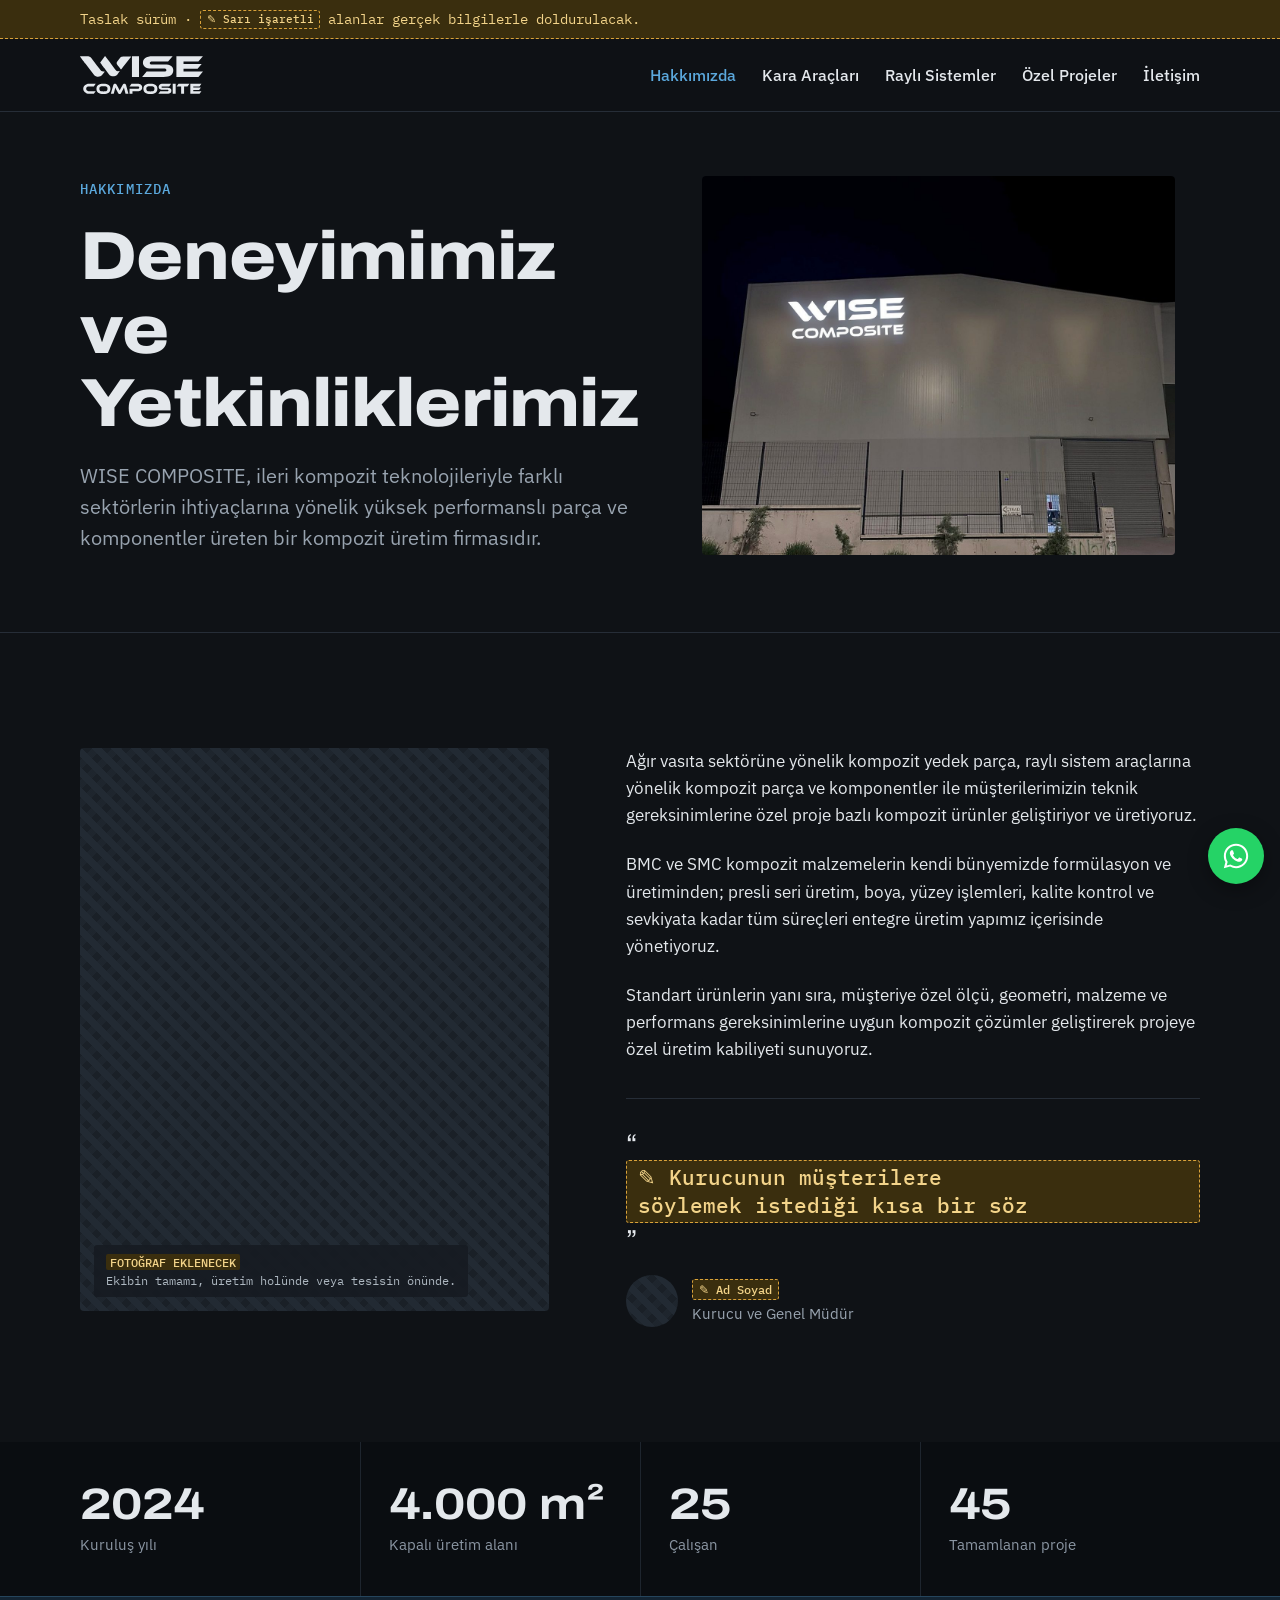
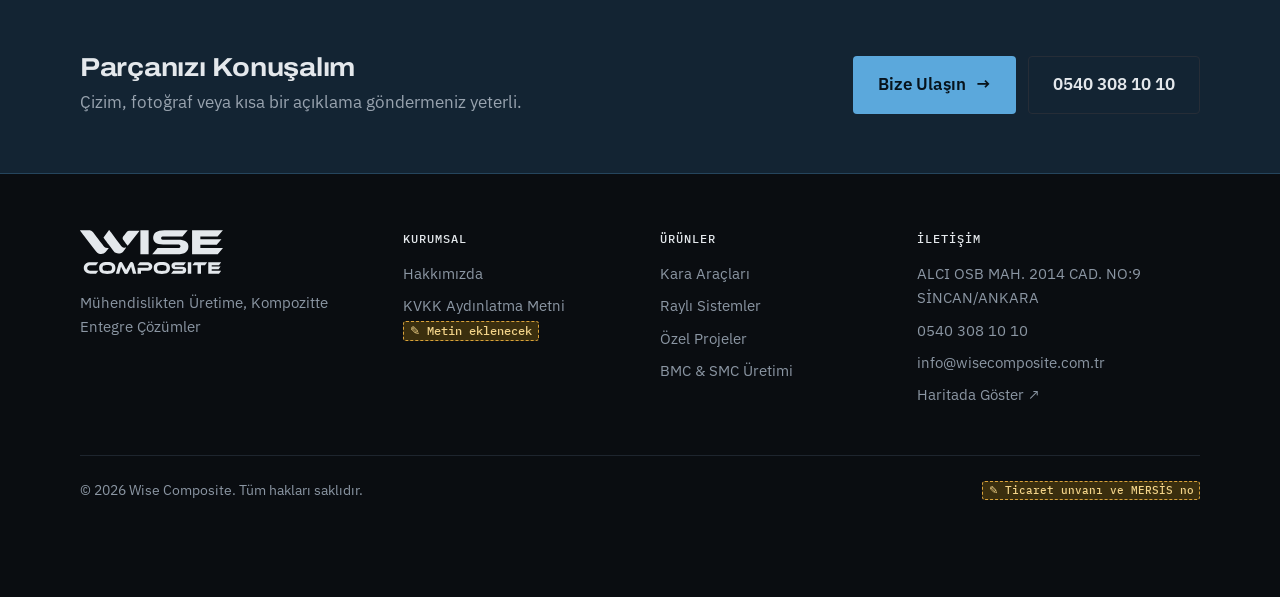
==== commit e524d1d0: "Client revisions, working contact form and parts admin panel - Phone 0540 308 10 10, WhatsApp button" ====
--- a/hakkimizda.html
+++ b/hakkimizda.html
@@ -42,7 +42,6 @@
       <li><a href="rayli-sistemler.html">Raylı Sistemler</a></li>
       <li><a href="ozel-projeler.html">Özel Projeler</a></li>
       <li><a href="iletisim.html">İletişim</a></li>
-      <li><a class="btn btn-primary" href="iletisim.html#teklif">Teklif İsteyin</a></li>
     </ul>
   </nav>
 </header>
@@ -51,12 +50,6 @@
   <section class="page-hero">
     <div class="wrap page-hero-grid">
       <div class="page-hero-copy">
-        <nav aria-label="Konum">
-          <ol class="breadcrumb">
-            <li><a href="index.html">Ana Sayfa</a></li>
-            <li><span aria-current="page">Hakkımızda</span></li>
-          </ol>
-        </nav>
         <p class="eyebrow">Hakkımızda</p>
         <h1>Deneyimimiz ve Yetkinliklerimiz</h1>
         <p class="lead"><span translate="no">WISE COMPOSITE</span>, ileri kompozit teknolojileriyle farklı sektörlerin ihtiyaçlarına yönelik yüksek performanslı parça ve komponentler üreten bir kompozit üretim firmasıdır.</p>
@@ -89,111 +82,35 @@
   <section class="figures" aria-label="Rakamlarla Wise Composite">
     <div class="wrap figures-grid">
       <div class="figure">
-        <div class="figure-num"><span class="todo">Yıl</span></div>
+        <div class="figure-num">2024</div>
         <div class="figure-label">Kuruluş yılı</div>
       </div>
       <div class="figure">
-        <div class="figure-num"><span class="todo">m²</span></div>
+        <div class="figure-num">4.000&nbsp;m²</div>
         <div class="figure-label">Kapalı üretim alanı</div>
       </div>
       <div class="figure">
-        <div class="figure-num"><span class="todo">Sayı</span></div>
+        <div class="figure-num">25</div>
         <div class="figure-label">Çalışan</div>
       </div>
       <div class="figure">
-        <div class="figure-num"><span class="todo">Sayı</span></div>
+        <div class="figure-num">45</div>
         <div class="figure-label">Tamamlanan proje</div>
       </div>
     </div>
   </section>
 
-  <section class="section quality" id="kalite">
-    <div class="wrap">
-      <div class="section-head">
-        <p class="eyebrow">Kalite ve belgeler</p>
-        <h2>Söylediğimizi Belgeleriz</h2>
-        <p>Raylı sistemlerde yolcu güvenliği, kara araçlarında tekrarlanabilir kalite beklenir. Belgelerimizi talep eden her müşteriyle paylaşırız.</p>
-      </div>
 
-      <!-- Sahip olunmayan belgeleri silin, olanların numarasını girin. -->
-      <div class="cert-grid">
-        <div class="cert">
-          <div class="cert-code">ISO&nbsp;9001</div>
-          <p>Kalite yönetim sistemi</p>
-          <span class="todo">Belge durumu</span>
-        </div>
-        <div class="cert">
-          <div class="cert-code">EN&nbsp;45545&#8209;2</div>
-          <p>Raylı araçlarda yangın güvenliği, malzeme testleri</p>
-          <span class="todo">Belge durumu</span>
-        </div>
-        <div class="cert">
-          <div class="cert-code">IATF&nbsp;16949</div>
-          <p>Otomotiv kalite yönetim sistemi</p>
-          <span class="todo">Belge durumu</span>
-        </div>
-        <div class="cert">
-          <div class="cert-code">ISO&nbsp;14001</div>
-          <p>Çevre yönetim sistemi</p>
-          <span class="todo">Belge durumu</span>
-        </div>
-      </div>
 
-      <div class="quality-row">
-        <div class="photo" role="img" aria-label="Fotoğraf alanı: kalite kontrol">
-          <p class="photo-cap"><b>FOTOĞRAF EKLENECEK</b><br>Kalite kontrol sorumlusu bir parçayı ölçerken.</p>
-        </div>
-        <ul class="checks">
-          <li><svg viewBox="0 0 24 24" fill="none" stroke="currentColor" stroke-width="2" aria-hidden="true"><path d="M20 6L9 17l-5-5"/></svg><div><strong>Giriş kontrolü</strong><span>Reçine ve elyaf partileri üretime girmeden kontrol edilir.</span></div></li>
-          <li><svg viewBox="0 0 24 24" fill="none" stroke="currentColor" stroke-width="2" aria-hidden="true"><path d="M20 6L9 17l-5-5"/></svg><div><strong>İzlenebilirlik</strong><span>Her parçanın malzeme partisi ve üretim tarihi kayıt altındadır.</span></div></li>
-          <li><svg viewBox="0 0 24 24" fill="none" stroke="currentColor" stroke-width="2" aria-hidden="true"><path d="M20 6L9 17l-5-5"/></svg><div><strong>Son kontrol</strong><span>Ölçü, yüzey ve renk kontrolü yapılmadan hiçbir parça sevk edilmez.</span></div></li>
-        </ul>
-      </div>
-    </div>
-  </section>
-
-  <section class="section" id="ekip">
-    <div class="wrap">
-      <div class="section-head">
-        <p class="eyebrow">Ekibimiz</p>
-        <h2>Parçalarınızı Üreten İnsanlar</h2>
-        <p>Siparişinizle ilgilenen kişileri tanıyın. Sorularınız doğrudan üretimi bilen birine ulaşır.</p>
-      </div>
-      <div class="team-grid">
-        <div class="member">
-          <div class="photo" role="img" aria-label="Fotoğraf alanı: üretim sorumlusu">
-            <p class="photo-cap"><b>FOTOĞRAF EKLENECEK</b></p>
-          </div>
-          <h3><span class="todo">Ad Soyad</span></h3>
-          <p class="member-role">Üretim sorumlusu</p>
-        </div>
-        <div class="member">
-          <div class="photo" role="img" aria-label="Fotoğraf alanı: proje mühendisi">
-            <p class="photo-cap"><b>FOTOĞRAF EKLENECEK</b></p>
-          </div>
-          <h3><span class="todo">Ad Soyad</span></h3>
-          <p class="member-role">Proje mühendisi</p>
-        </div>
-        <div class="member">
-          <div class="photo" role="img" aria-label="Fotoğraf alanı: kalite sorumlusu">
-            <p class="photo-cap"><b>FOTOĞRAF EKLENECEK</b></p>
-          </div>
-          <h3><span class="todo">Ad Soyad</span></h3>
-          <p class="member-role">Kalite sorumlusu</p>
-        </div>
-      </div>
-    </div>
-  </section>
-
-  <section class="cta-band" aria-label="Teklif">
+  <section class="cta-band" aria-label="İletişim">
     <div class="wrap cta-inner">
       <div>
         <h2>Parçanızı Konuşalım</h2>
         <p>Çizim, fotoğraf veya kısa bir açıklama göndermeniz yeterli.</p>
       </div>
       <div class="cta-actions">
-        <a class="btn btn-primary" href="iletisim.html#teklif">Teklif İsteyin <span class="arrow" aria-hidden="true">→</span></a>
-        <a class="btn btn-ghost" href="tel:+905403801010">0540 380 10 10</a>
+        <a class="btn btn-primary" href="iletisim.html#iletisim-formu">Bize Ulaşın <span class="arrow" aria-hidden="true">→</span></a>
+        <a class="btn btn-ghost" href="tel:+905403081010">0540 308 10 10</a>
       </div>
     </div>
   </section>
@@ -211,8 +128,6 @@
         <h2>Kurumsal</h2>
         <ul>
           <li><a href="hakkimizda.html">Hakkımızda</a></li>
-          <li><a href="hakkimizda.html#kalite">Kalite ve Belgeler</a></li>
-          <li><a href="hakkimizda.html#ekip">Ekibimiz</a></li>
           <li><a href="#kvkk" id="kvkk">KVKK Aydınlatma Metni</a> <span class="todo">Metin eklenecek</span></li>
         </ul>
       </div>
@@ -229,7 +144,7 @@
         <h2>İletişim</h2>
         <address>
           <span>ALCI OSB MAH. 2014 CAD. NO:9<br>SİNCAN/ANKARA</span>
-          <a href="tel:+905403801010">0540 380 10 10</a>
+          <a href="tel:+905403081010">0540 308 10 10</a>
           <a href="mailto:info@wisecomposite.com.tr">info@wisecomposite.com.tr</a>
           <a href="https://www.google.com/maps/search/?api=1&query=ALCI%20OSB%20MAH.%202014%20CAD.%20NO%3A9%20S%C4%B0NCAN/ANKARA" target="_blank" rel="noopener">Haritada Göster ↗</a>
         </address>
@@ -242,6 +157,10 @@
   </div>
 </footer>
 
+<a class="wa-float" href="https://wa.me/905403081010" target="_blank" rel="noopener" aria-label="WhatsApp ile yazın: 0540 308 10 10">
+  <svg viewBox="0 0 32 32" aria-hidden="true"><path fill="currentColor" d="M16.04 3C8.86 3 3.03 8.82 3.03 16c0 2.3.6 4.54 1.74 6.52L3 29l6.65-1.74A12.95 12.95 0 0 0 16.04 29C23.2 29 29 23.18 29 16S23.2 3 16.04 3Zm0 23.8c-1.98 0-3.92-.53-5.61-1.53l-.4-.24-3.95 1.03 1.05-3.85-.26-.4A10.77 10.77 0 0 1 5.2 16c0-5.97 4.86-10.82 10.84-10.82 5.97 0 10.8 4.85 10.8 10.82 0 5.97-4.84 10.8-10.8 10.8Zm5.93-8.1c-.33-.16-1.93-.95-2.23-1.06-.3-.11-.52-.16-.73.17-.22.32-.84 1.05-1.03 1.27-.19.22-.38.24-.7.08-.33-.16-1.38-.51-2.62-1.62-.97-.87-1.62-1.93-1.81-2.26-.19-.32-.02-.5.14-.66.15-.15.33-.38.49-.57.16-.19.22-.32.33-.54.1-.22.05-.4-.03-.57-.08-.16-.73-1.76-1-2.41-.26-.63-.53-.55-.73-.56h-.62c-.22 0-.57.08-.87.4-.3.33-1.14 1.12-1.14 2.72s1.17 3.16 1.33 3.38c.16.22 2.3 3.5 5.56 4.9.78.34 1.38.54 1.86.69.78.25 1.49.21 2.05.13.63-.09 1.93-.79 2.2-1.55.27-.76.27-1.42.19-1.55-.08-.14-.3-.22-.62-.38Z"/></svg>
+</a>
+
 <script src="assets/js/site.js"></script>
 </body>
 </html>
--- a/assets/css/site.css
+++ b/assets/css/site.css
@@ -244,11 +244,6 @@
 .page-hero-grid { display: grid; grid-template-columns: 1.05fr 0.95fr; gap: clamp(32px, 5vw, 72px); align-items: center; }
 .page-hero-copy { display: grid; gap: 20px; }
 .page-hero .media { aspect-ratio: 5 / 4; }
-.breadcrumb { display: flex; flex-wrap: wrap; gap: 8px; list-style: none; margin: 0 0 4px; padding: 0; font-size: 0.9rem; color: var(--muted); }
-.breadcrumb li + li::before { content: "/"; margin-right: 8px; color: var(--muted); opacity: 0.6; }
-.breadcrumb a { color: var(--muted); text-decoration: none; }
-.breadcrumb a:hover { color: var(--ink); }
-.breadcrumb [aria-current="page"] { color: var(--ink); }
 @media (max-width: 860px) { .page-hero-grid { grid-template-columns: 1fr; } }
 
 /* ---------- Rakamlar ---------- */
@@ -330,37 +325,6 @@
   .process-list li, .process-list li:nth-child(2n), .process-list.three li { padding: 24px 0; border-left: 0; }
 }
 
-/* ---------- Kalite ---------- */
-.quality { background: var(--deep); color: var(--deep-ink); }
-.quality .eyebrow { color: var(--accent-hover); }
-.quality .section-head p { color: var(--deep-muted); }
-.cert-grid { display: grid; grid-template-columns: repeat(4, 1fr); gap: 20px; }
-.cert {
-  border: 1px solid var(--deep-line); border-radius: var(--radius); padding: 24px;
-  display: grid; gap: 12px; align-content: start;
-}
-.cert-code { font-family: var(--f-display); font-stretch: 115%; font-weight: 700; font-size: 1.4rem; }
-.cert p { color: var(--deep-muted); font-size: 0.95rem; }
-.cert .todo { justify-self: start; }
-.quality-row { display: grid; grid-template-columns: 1fr 1fr; gap: 28px; margin-top: 56px; }
-.quality-row .photo { aspect-ratio: 16 / 9; }
-.checks { list-style: none; margin: 0; padding: 0; display: grid; gap: 16px; align-content: center; }
-.checks li { display: grid; grid-template-columns: 24px 1fr; gap: 14px; }
-.checks svg { width: 22px; height: 22px; color: var(--accent-hover); margin-top: 2px; }
-.checks strong { display: block; font-weight: 600; }
-.checks span { color: var(--deep-muted); font-size: 0.95rem; }
-@media (max-width: 960px) { .cert-grid { grid-template-columns: 1fr 1fr; } }
-@media (max-width: 760px) { .quality-row { grid-template-columns: 1fr; } }
-@media (max-width: 520px) { .cert-grid { grid-template-columns: 1fr; } }
-
-/* ---------- Ekip ---------- */
-.team-grid { display: grid; grid-template-columns: repeat(3, 1fr); gap: 28px; }
-.member { display: grid; gap: 14px; }
-.member .photo { aspect-ratio: 1 / 1; }
-.member-role { color: var(--muted); font-size: 0.95rem; }
-@media (max-width: 860px) { .team-grid { grid-template-columns: 1fr 1fr; } }
-@media (max-width: 540px) { .team-grid { grid-template-columns: 1fr; } }
-
 /* ---------- Referanslar ---------- */
 .refs { background: var(--surface); border-block: 1px solid var(--line); }
 .logo-grid { display: grid; grid-template-columns: repeat(6, 1fr); border-top: 1px solid var(--line); border-left: 1px solid var(--line); }
@@ -381,14 +345,6 @@
 
 /* ---------- Ürün kataloğu ---------- */
 .catalog-tools { display: flex; flex-wrap: wrap; gap: 12px 20px; align-items: center; justify-content: space-between; margin-bottom: 28px; }
-.seg { display: inline-flex; flex-wrap: wrap; gap: 6px; }
-.seg button {
-  font: 500 0.95rem var(--f-body); color: var(--ink); background: transparent;
-  border: 1.5px solid var(--line); border-radius: 999px; padding: 8px 16px; cursor: pointer;
-  transition: border-color .15s, background .15s, color .15s;
-}
-.seg button:hover { border-color: var(--ink); }
-.seg button[aria-pressed="true"] { background: var(--accent); border-color: var(--accent); color: var(--accent-ink); }
 .search { position: relative; flex: 1 1 260px; max-width: 380px; }
 .search input {
   width: 100%; font: inherit; font-size: 1rem; color: var(--ink); background: var(--surface);
@@ -423,6 +379,11 @@
 .disclaimer { margin-top: 28px; font-size: 0.85rem; color: var(--muted); max-width: 80ch; }
 
 /* ---------- İletişim ---------- */
+.contact-banner { position: relative; isolation: isolate; overflow: hidden; border-bottom: 1px solid var(--line); }
+.contact-banner img { position: absolute; inset: 0; z-index: -2; width: 100%; height: 100%; object-fit: cover; object-position: 50% 45%; }
+.contact-banner::before { content: ""; position: absolute; inset: 0; z-index: -1; background: linear-gradient(90deg, rgb(15 18 22 / 0.88) 0%, rgb(15 18 22 / 0.55) 55%, rgb(15 18 22 / 0.35) 100%); }
+.contact-banner .wrap { min-height: clamp(180px, 26vw, 300px); display: flex; align-items: flex-end; padding-block: clamp(28px, 5vw, 56px); }
+.contact-banner h1 { color: #FFFFFF; }
 .contact-grid { display: grid; grid-template-columns: 0.85fr 1.15fr; gap: clamp(32px, 6vw, 80px); align-items: start; }
 .contact-info { display: grid; gap: 28px; }
 .contact-info dl { display: grid; gap: 20px; margin: 0; }
@@ -449,6 +410,8 @@
 .hint { color: var(--muted); font-size: 0.85rem; }
 .consent { display: flex; gap: 10px; align-items: flex-start; font-size: 0.92rem; color: var(--muted); }
 .consent input { margin-top: 4px; width: 18px; height: 18px; accent-color: var(--accent); flex: none; }
+.hp { position: absolute; left: -9999px; width: 1px; height: 1px; overflow: hidden; }
+.cf-turnstile { min-height: 65px; }
 .form-status { font-size: 0.95rem; padding: 12px 14px; border-radius: var(--radius); background: var(--accent-soft); }
 @media (max-width: 860px) { .contact-grid { grid-template-columns: 1fr; } }
 @media (max-width: 520px) { .form-row { grid-template-columns: 1fr; } }
@@ -466,3 +429,15 @@
 .footer-bottom { margin-top: 48px; padding-top: 24px; border-top: 1px solid var(--deep-line); display: flex; flex-wrap: wrap; justify-content: space-between; gap: 12px; font-size: 0.85rem; }
 @media (max-width: 900px) { .footer-grid { grid-template-columns: 1fr 1fr; } }
 @media (max-width: 520px) { .footer-grid { grid-template-columns: 1fr; } }
+
+/* ---------- WhatsApp düğmesi (tüm sayfalar) ---------- */
+.wa-float {
+  position: fixed; z-index: 50;
+  right: max(16px, env(safe-area-inset-right)); bottom: max(16px, env(safe-area-inset-bottom));
+  width: 56px; height: 56px; border-radius: 50%; display: grid; place-items: center;
+  background: #25D366; color: #FFFFFF; box-shadow: 0 6px 20px rgb(0 0 0 / 0.35);
+  transition: transform .15s, background .15s;
+}
+.wa-float:hover { background: #1EBE5A; transform: translateY(-2px); }
+.wa-float svg { width: 30px; height: 30px; }
+.site-footer { padding-bottom: 96px; } /* düğme alt bilgideki yazıların üstüne binmesin */
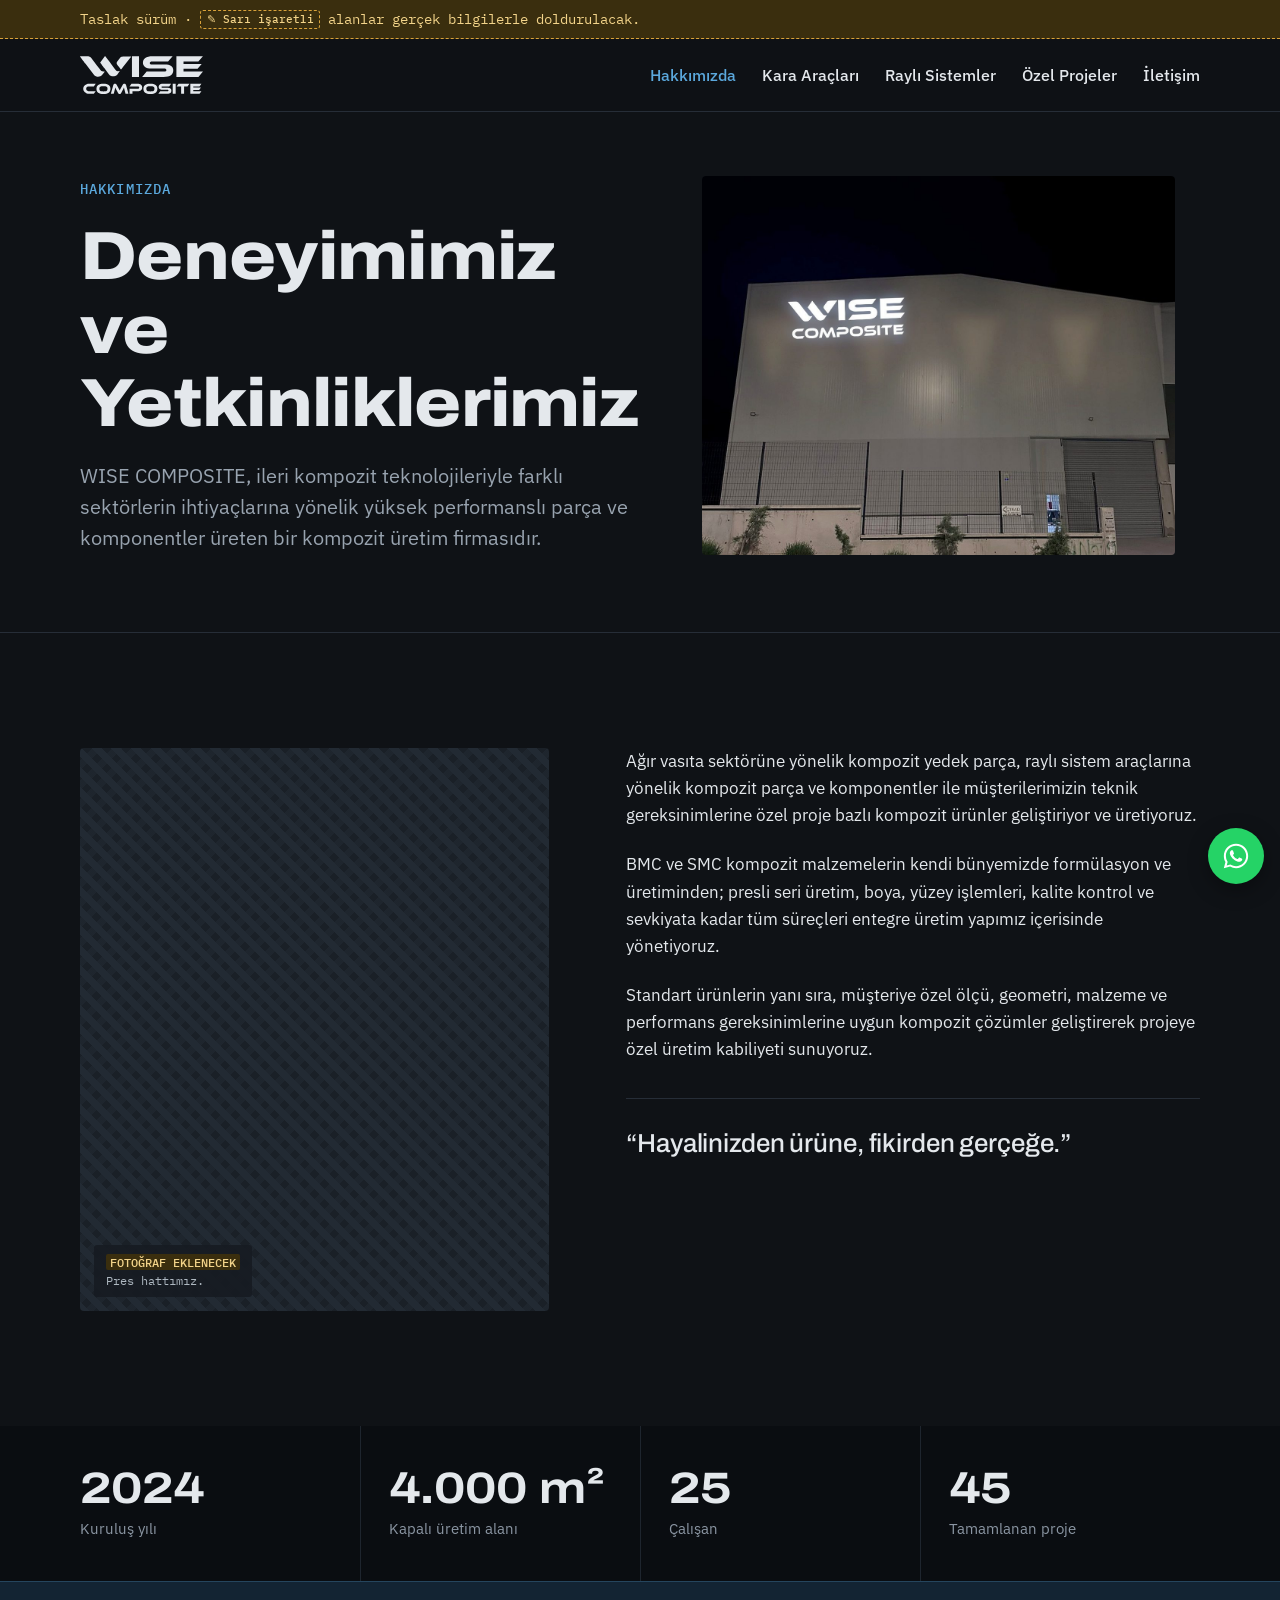
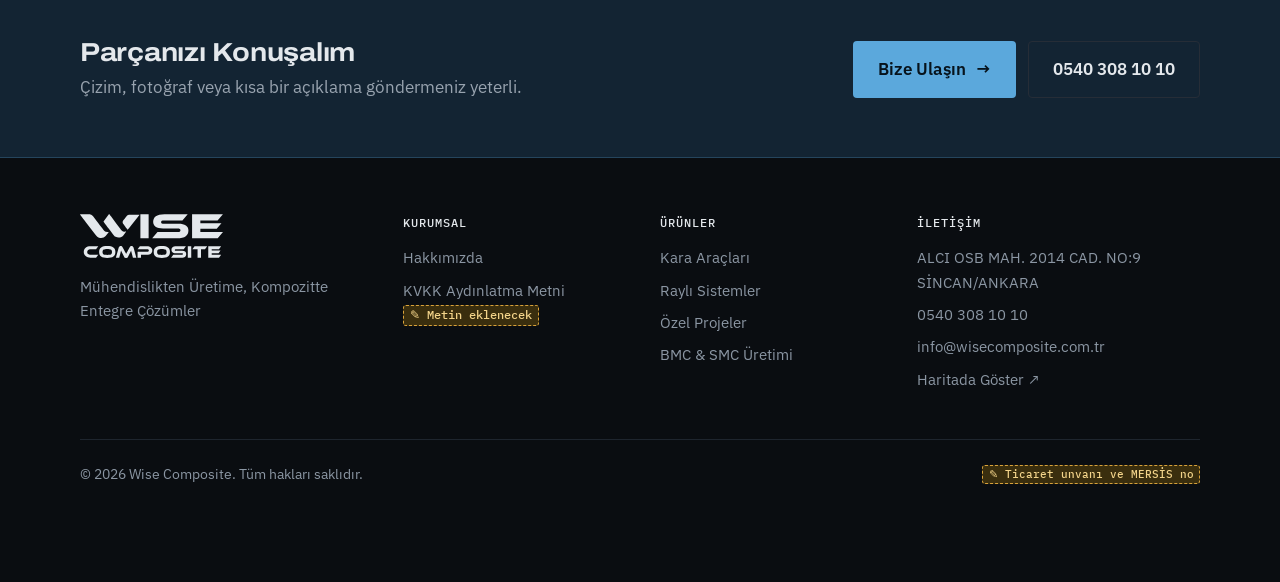
==== commit 7cce92bf: "Replace founder quote with company slogan, add it to Özel Projeler; press photo slot Co-Authored-By:" ====
--- a/hakkimizda.html
+++ b/hakkimizda.html
@@ -60,8 +60,9 @@
 
   <section class="section">
     <div class="wrap about-grid">
-      <div class="photo about-photo" role="img" aria-label="Fotoğraf alanı: ekip">
-        <p class="photo-cap"><b>FOTOĞRAF EKLENECEK</b><br>Ekibin tamamı, üretim holünde veya tesisin önünde.</p>
+      <!-- Pres fotoğrafı gelince: <div class="media about-photo"><img src="assets/img/presler.jpg" alt="Wise Composite pres hattı" loading="lazy"></div> -->
+      <div class="photo about-photo" role="img" aria-label="Fotoğraf alanı: pres hattı">
+        <p class="photo-cap"><b>FOTOĞRAF EKLENECEK</b><br>Pres hattımız.</p>
       </div>
       <div class="about-copy">
         <p>Ağır vasıta sektörüne yönelik kompozit yedek parça, raylı sistem araçlarına yönelik kompozit parça ve komponentler ile müşterilerimizin teknik gereksinimlerine özel proje bazlı kompozit ürünler geliştiriyor ve üretiyoruz.</p>
@@ -69,11 +70,7 @@
         <p>Standart ürünlerin yanı sıra, müşteriye özel ölçü, geometri, malzeme ve performans gereksinimlerine uygun kompozit çözümler geliştirerek projeye özel üretim kabiliyeti sunuyoruz.</p>
 
         <figure class="quote">
-          <blockquote>“<span class="todo">Kurucunun müşterilere söylemek istediği kısa bir söz</span>”</blockquote>
-          <figcaption>
-            <div class="photo avatar" role="img" aria-label="Kurucu fotoğrafı alanı"></div>
-            <div><strong><span class="todo">Ad Soyad</span></strong>Kurucu ve Genel Müdür</div>
-          </figcaption>
+          <blockquote>“Hayalinizden ürüne, fikirden gerçeğe.”</blockquote>
         </figure>
       </div>
     </div>
--- a/assets/css/site.css
+++ b/assets/css/site.css
@@ -276,9 +276,6 @@
   margin: 0; font-family: var(--f-display); font-stretch: 100%; font-weight: 500;
   font-size: var(--step-2); line-height: 1.3; letter-spacing: -0.005em; text-wrap: balance;
 }
-.quote figcaption { display: flex; align-items: center; gap: 14px; color: var(--muted); font-size: 0.95rem; }
-.avatar { width: 52px; height: 52px; border-radius: 50%; flex: none; }
-.quote figcaption strong { color: var(--ink); display: block; font-weight: 600; }
 @media (max-width: 860px) {
   .about-grid, .about-summary { grid-template-columns: 1fr; }
   .about-photo { aspect-ratio: 4 / 3; }
@@ -308,17 +305,10 @@
 .process-list { list-style: none; margin: 0; padding: 0; display: grid; grid-template-columns: repeat(2, 1fr); gap: 0; border-top: 1px solid var(--line); }
 .process-list li { padding: 28px 28px 32px 0; border-bottom: 1px solid var(--line); display: grid; gap: 10px; align-content: start; }
 .process-list li:nth-child(2n) { padding-left: 28px; border-left: 1px solid var(--line); }
-.step-no { font-family: var(--f-mono); font-size: 0.85rem; color: var(--accent); font-weight: 500; }
 .process-list p { color: var(--muted); font-size: 0.98rem; }
 .process-list.three { grid-template-columns: repeat(3, 1fr); }
 .process-list.three li { padding-left: 28px; border-left: 1px solid var(--line); }
 .process-list.three li:first-child { padding-left: 0; border-left: 0; }
-.flow-line {
-  margin-top: 40px; padding: 18px 24px; border-radius: var(--radius);
-  background: var(--accent-soft); color: var(--ink);
-  font-family: var(--f-display); font-stretch: 112%; font-weight: 600;
-  font-size: var(--step-1); line-height: 1.4; text-align: center; text-wrap: balance;
-}
 @media (max-width: 860px) {
   .process-list { grid-template-columns: 1fr; }
   .process-list, .process-list.three { grid-template-columns: 1fr; }
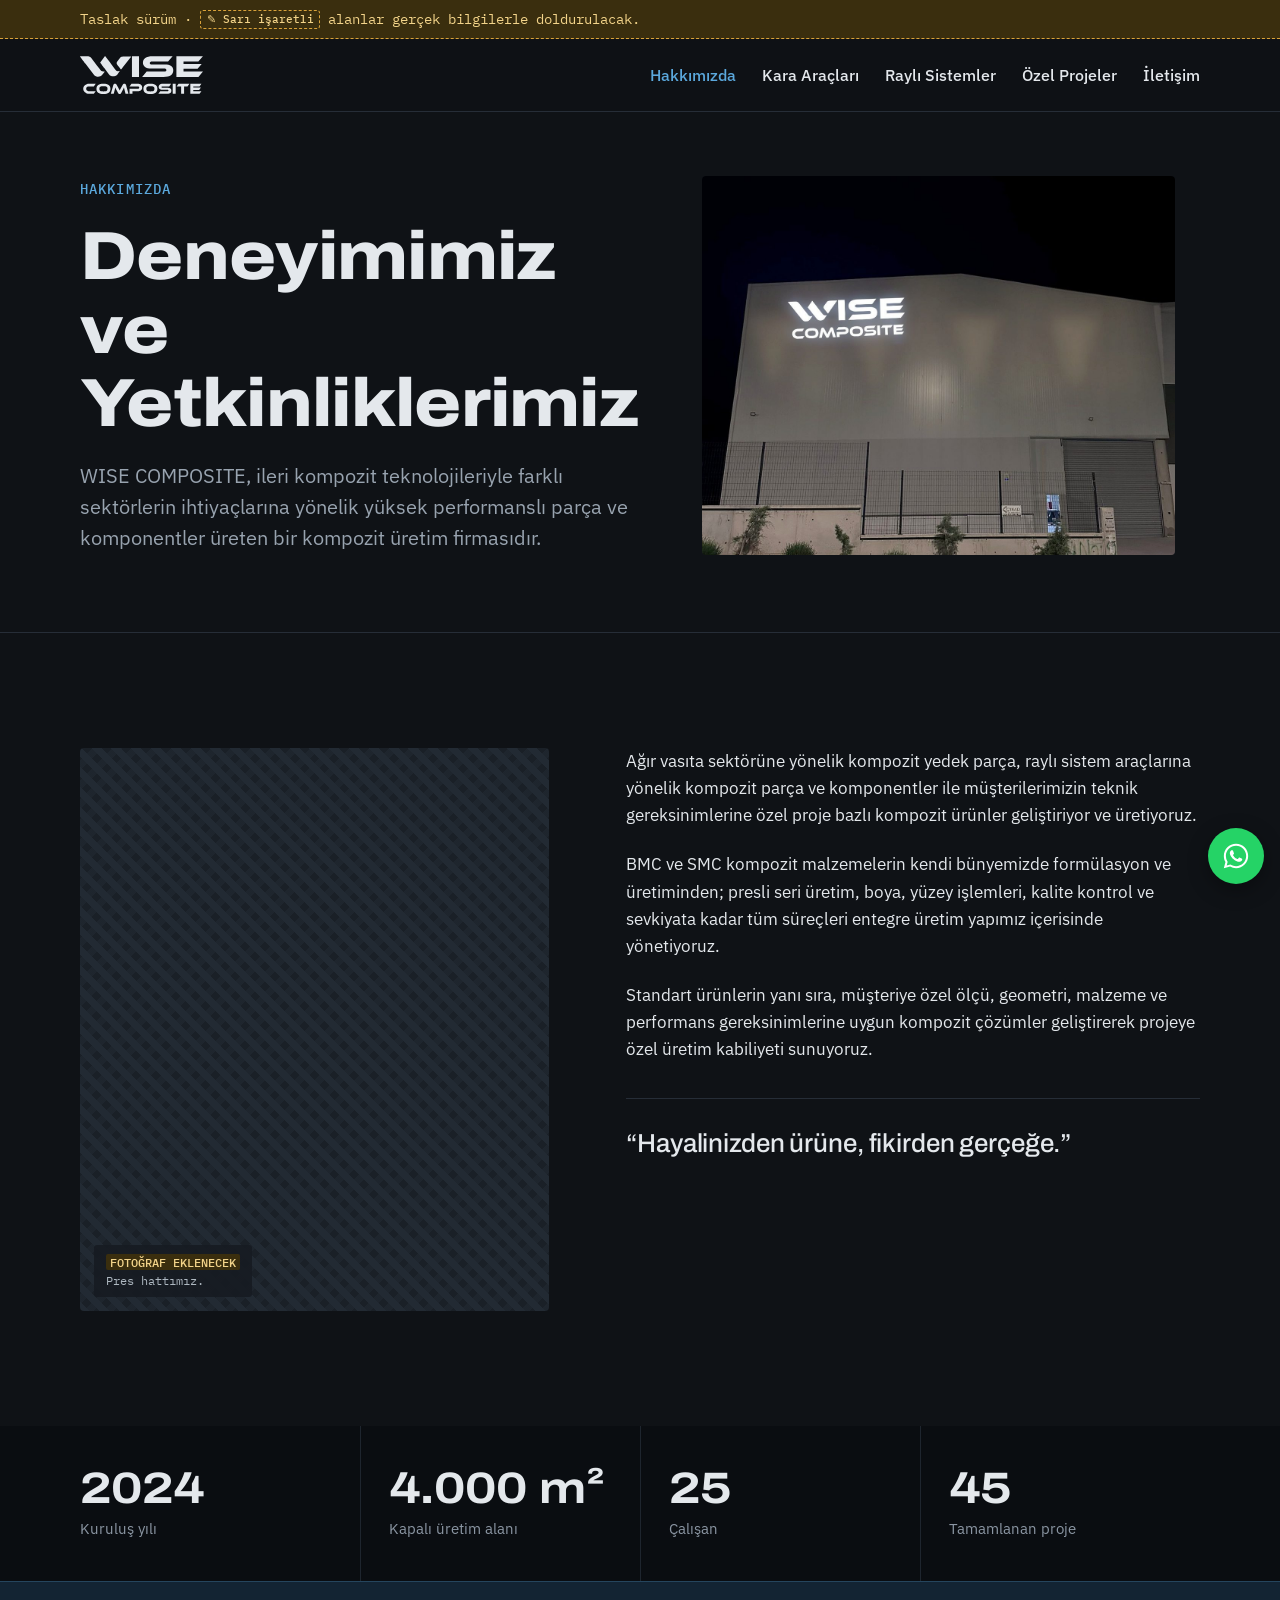
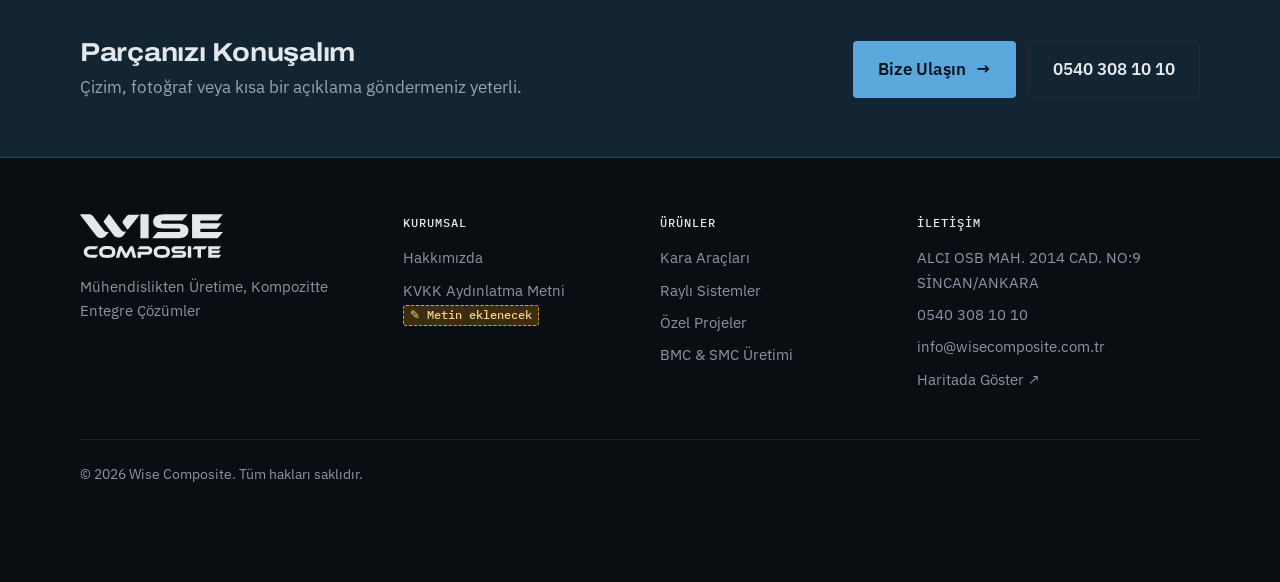
==== commit 39212afd: "OEM numbers with last 4 digits joined, drop MERSİS footer line, new Özel Projeler heading Co-Authore" ====
--- a/hakkimizda.html
+++ b/hakkimizda.html
@@ -149,7 +149,6 @@
     </div>
     <div class="footer-bottom">
       <span>© <span id="year">2026</span> <span translate="no">Wise Composite</span>. Tüm hakları saklıdır.</span>
-      <span><span class="todo">Ticaret unvanı ve MERSİS no</span></span>
     </div>
   </div>
 </footer>
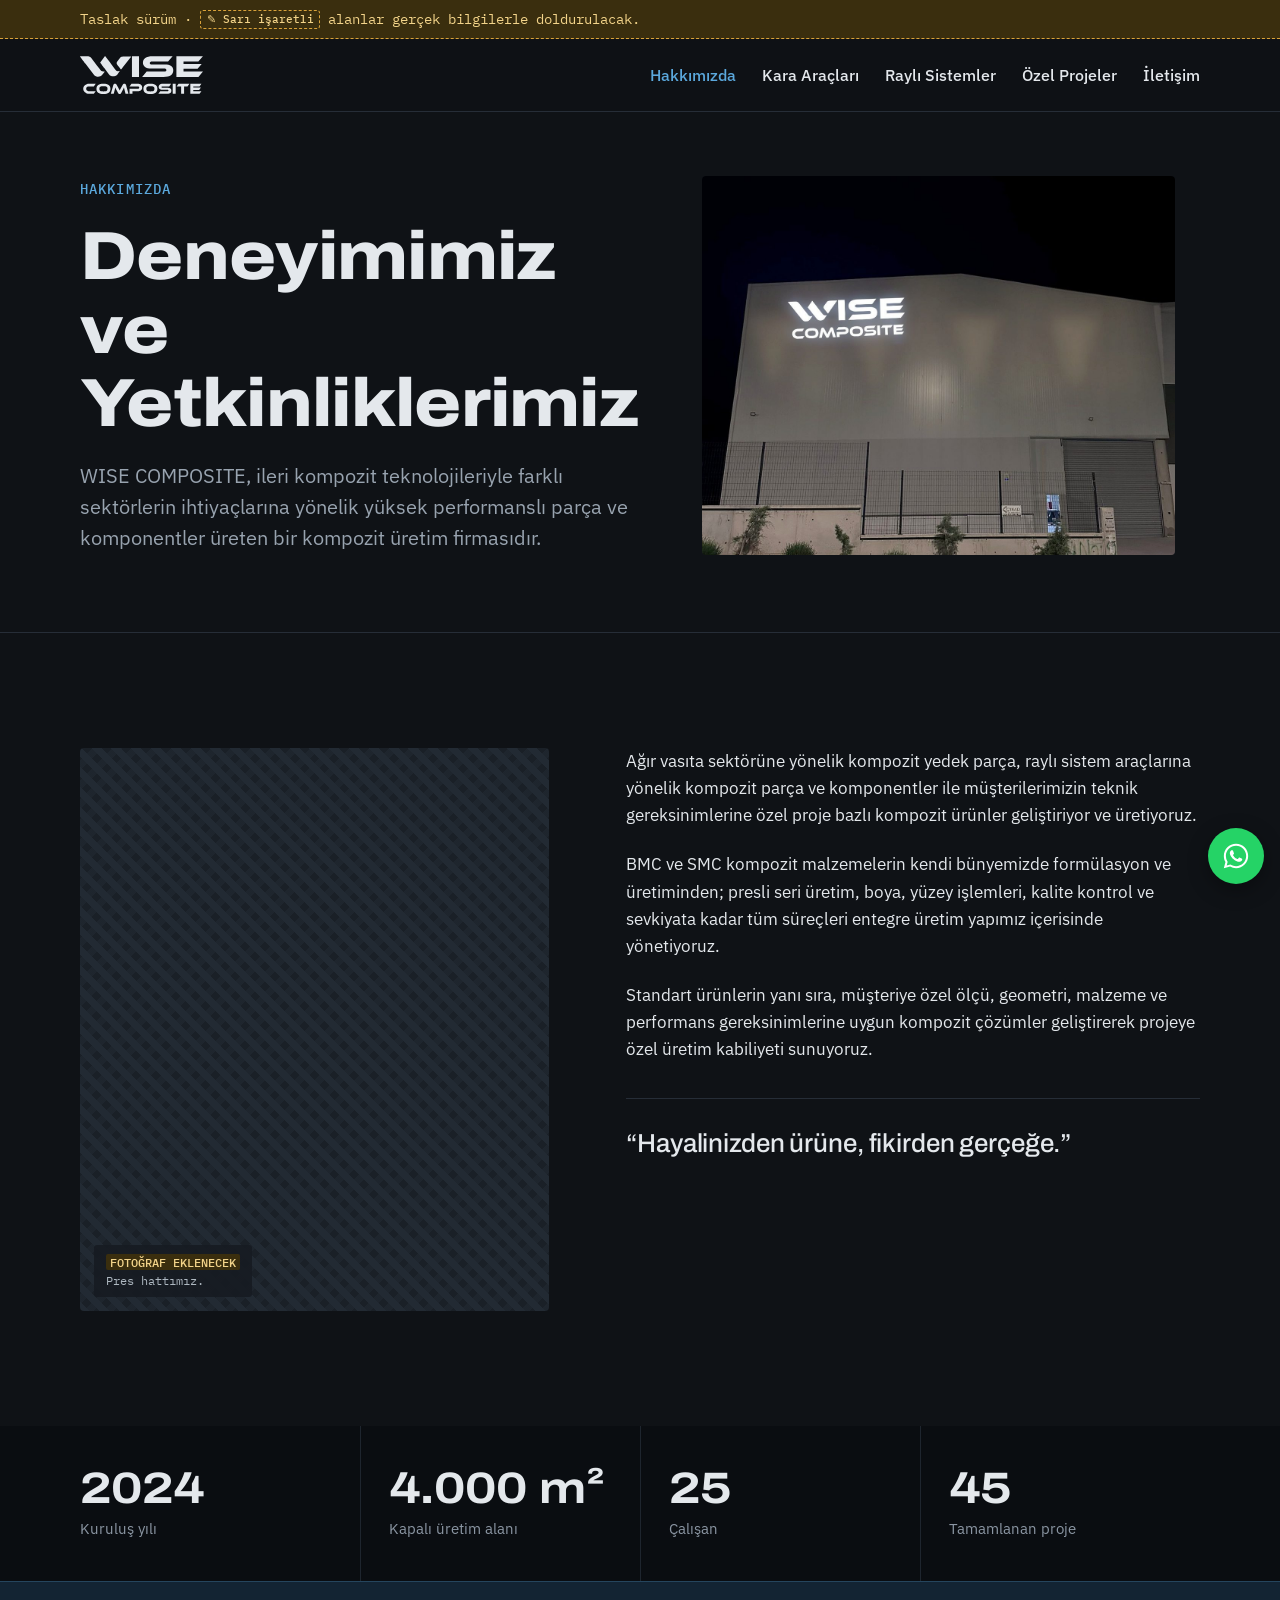
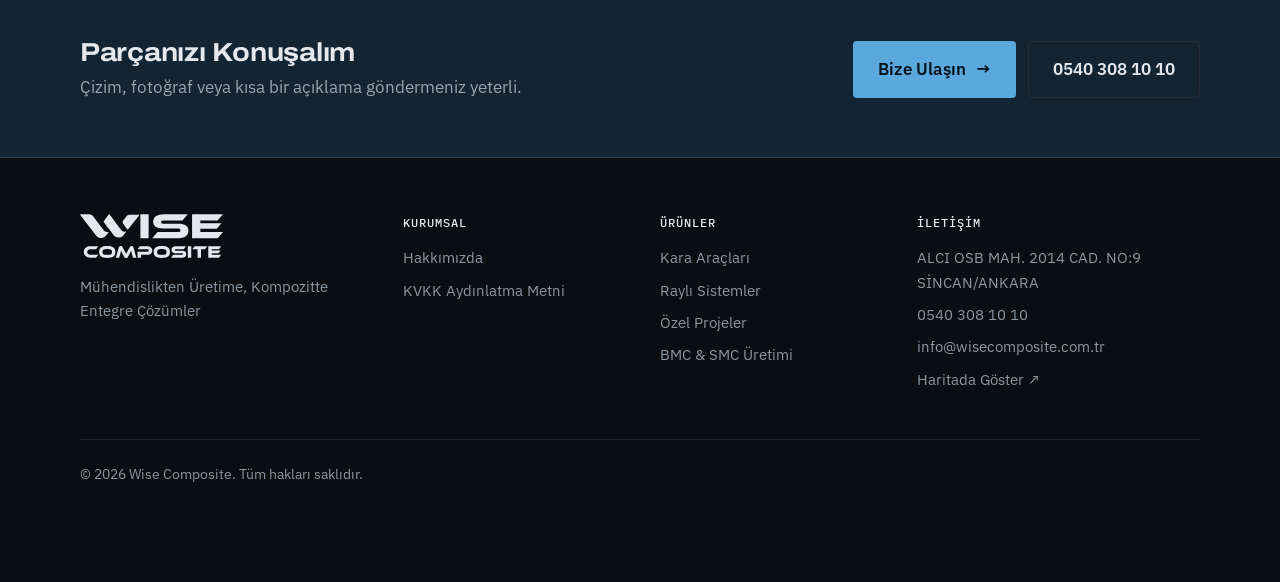
==== commit 18556b4a: "Add KVKK Aydınlatma Metni page, link it from footer and contact form; keep Worker logs Co-Authored-B" ====
--- a/hakkimizda.html
+++ b/hakkimizda.html
@@ -125,7 +125,7 @@
         <h2>Kurumsal</h2>
         <ul>
           <li><a href="hakkimizda.html">Hakkımızda</a></li>
-          <li><a href="#kvkk" id="kvkk">KVKK Aydınlatma Metni</a> <span class="todo">Metin eklenecek</span></li>
+          <li><a href="kvkk.html">KVKK Aydınlatma Metni</a></li>
         </ul>
       </div>
       <div>
--- a/assets/css/site.css
+++ b/assets/css/site.css
@@ -431,3 +431,11 @@
 .wa-float:hover { background: #1EBE5A; transform: translateY(-2px); }
 .wa-float svg { width: 30px; height: 30px; }
 .site-footer { padding-bottom: 96px; } /* düğme alt bilgideki yazıların üstüne binmesin */
+
+/* KVKK ve benzeri yasal metinler */
+.legal { display: grid; gap: 16px; max-width: 760px; }
+.legal h2 { font-size: var(--step-1); margin-top: 24px; }
+.legal h2:first-child { margin-top: 0; }
+.legal ul { display: grid; gap: 8px; padding-left: 1.25em; list-style: disc; }
+.legal a { text-decoration: underline; }
+.legal-date { margin-top: 24px; color: var(--muted); font-size: 0.9rem; }
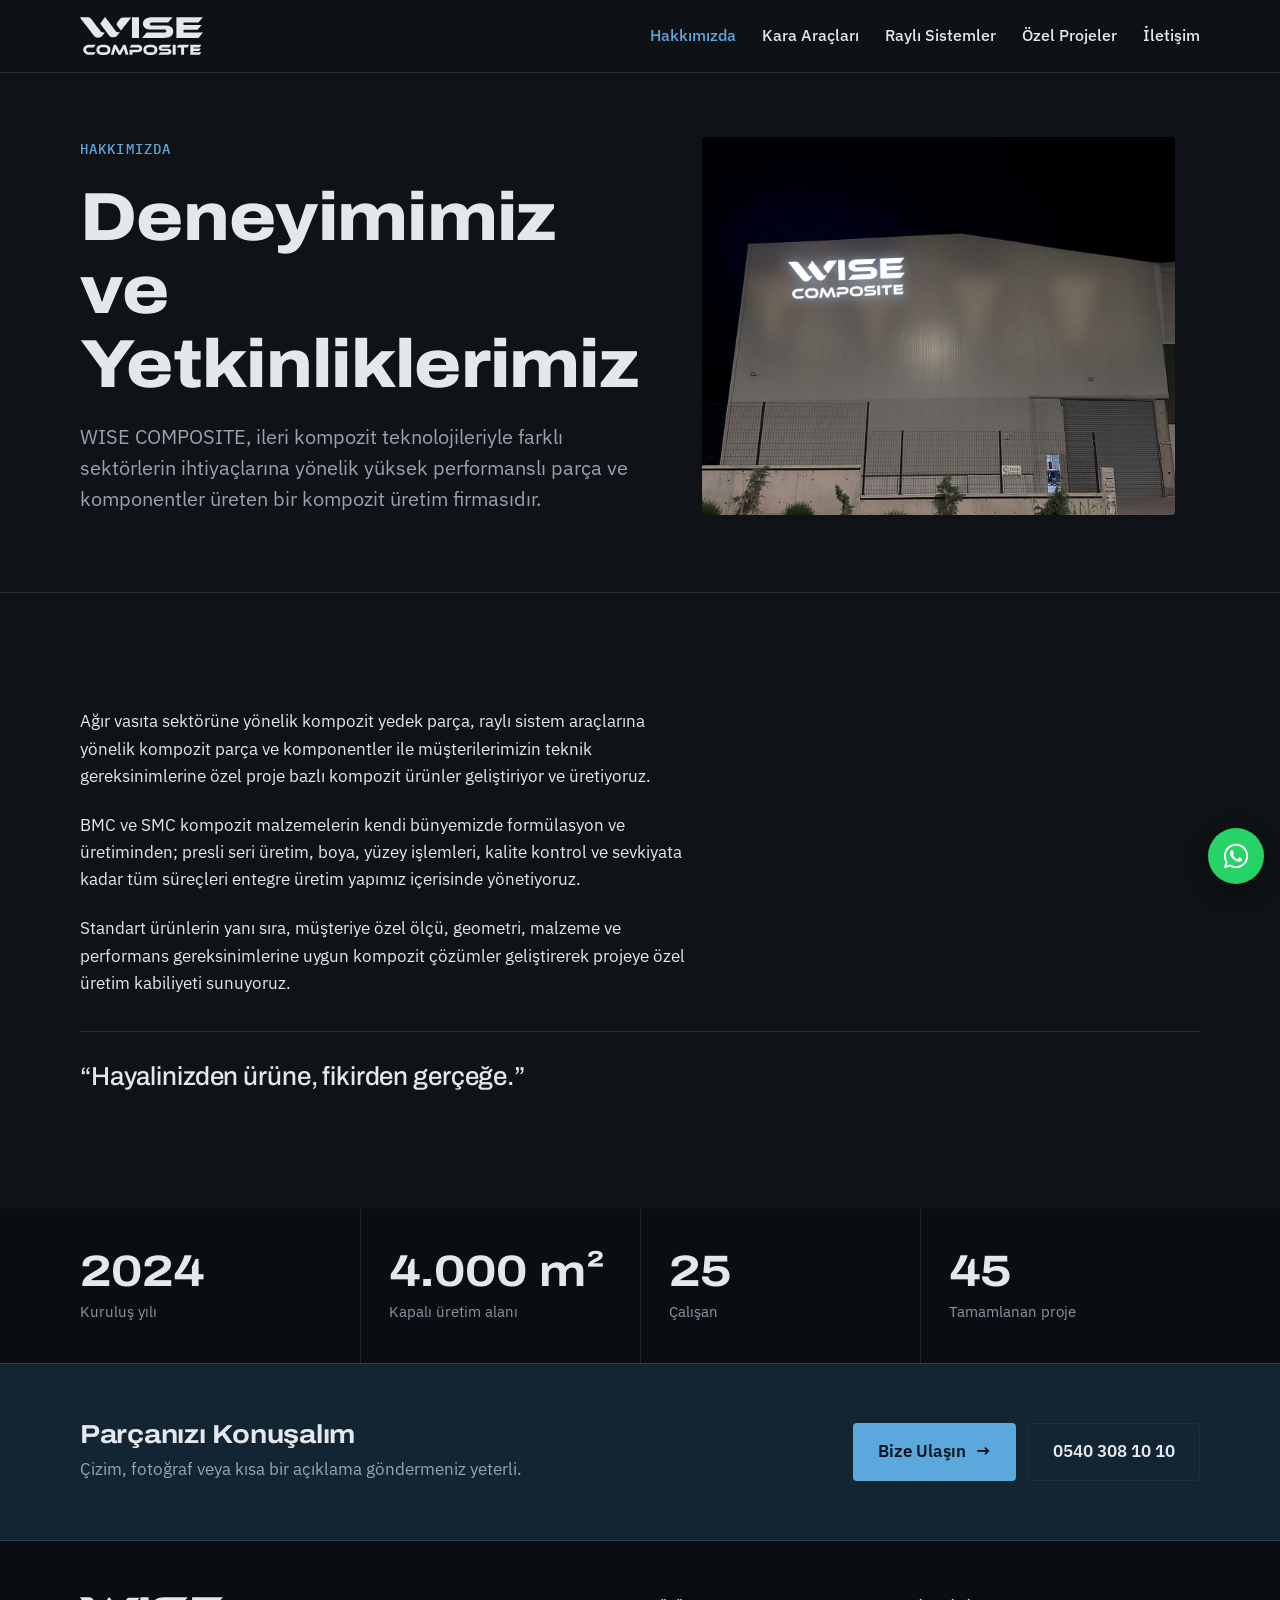
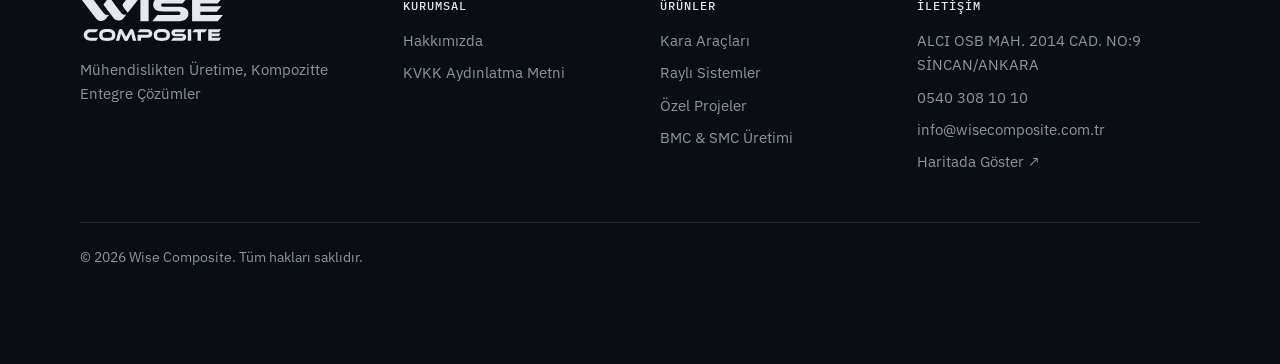
==== commit 96b830de: "Launch on wisecomposite.com.tr: remove draft markers, add trade name to KVKK, canonical URLs, robots" ====
--- a/hakkimizda.html
+++ b/hakkimizda.html
@@ -11,8 +11,9 @@
 <meta property="og:site_name" content="Wise Composite">
 <meta property="og:title" content="Hakkımızda | Wise Composite">
 <meta property="og:description" content="WISE COMPOSITE, ileri kompozit teknolojileriyle farklı sektörlerin ihtiyaçlarına yönelik yüksek performanslı parça ve komponentler üreten bir kompozit üretim firmasıdır.">
-<meta property="og:url" content="https://wisecomposite.duckdns.org/hakkimizda.html">
-<meta property="og:image" content="https://wisecomposite.duckdns.org/assets/img/og-image.jpg">
+<meta property="og:url" content="https://wisecomposite.com.tr/hakkimizda">
+<link rel="canonical" href="https://wisecomposite.com.tr/hakkimizda">
+<meta property="og:image" content="https://wisecomposite.com.tr/assets/img/og-image.jpg">
 <meta property="og:image:width" content="1200">
 <meta property="og:image:height" content="630">
 <meta name="twitter:card" content="summary_large_image">
@@ -25,10 +26,6 @@
 <body>
 <a class="skip-link" href="#icerik">İçeriğe geç</a>
 
-<!-- TASLAK UYARISI: Site yayına alınmadan önce bu satırı silin. -->
-<div class="draft-bar">
-  <div class="wrap">Taslak sürüm · <span class="todo">Sarı işaretli</span> alanlar gerçek bilgilerle doldurulacak.</div>
-</div>
 
 <header class="site-header">
   <nav class="wrap nav" aria-label="Ana menü">
@@ -59,11 +56,9 @@
   </section>
 
   <section class="section">
-    <div class="wrap about-grid">
-      <!-- Pres fotoğrafı gelince: <div class="media about-photo"><img src="assets/img/presler.jpg" alt="Wise Composite pres hattı" loading="lazy"></div> -->
-      <div class="photo about-photo" role="img" aria-label="Fotoğraf alanı: pres hattı">
-        <p class="photo-cap"><b>FOTOĞRAF EKLENECEK</b><br>Pres hattımız.</p>
-      </div>
+    <!-- Pres fotoğrafı gelince: aşağıdaki "wrap" yerine "wrap about-grid" yazın ve metnin üstüne şu satırı ekleyin:
+      <div class="media about-photo"><img src="assets/img/presler.jpg" alt="Wise Composite pres hattı" loading="lazy"></div> -->
+    <div class="wrap">
       <div class="about-copy">
         <p>Ağır vasıta sektörüne yönelik kompozit yedek parça, raylı sistem araçlarına yönelik kompozit parça ve komponentler ile müşterilerimizin teknik gereksinimlerine özel proje bazlı kompozit ürünler geliştiriyor ve üretiyoruz.</p>
         <p>BMC ve SMC kompozit malzemelerin kendi bünyemizde formülasyon ve üretiminden; presli seri üretim, boya, yüzey işlemleri, kalite kontrol ve sevkiyata kadar tüm süreçleri entegre üretim yapımız içerisinde yönetiyoruz.</p>
